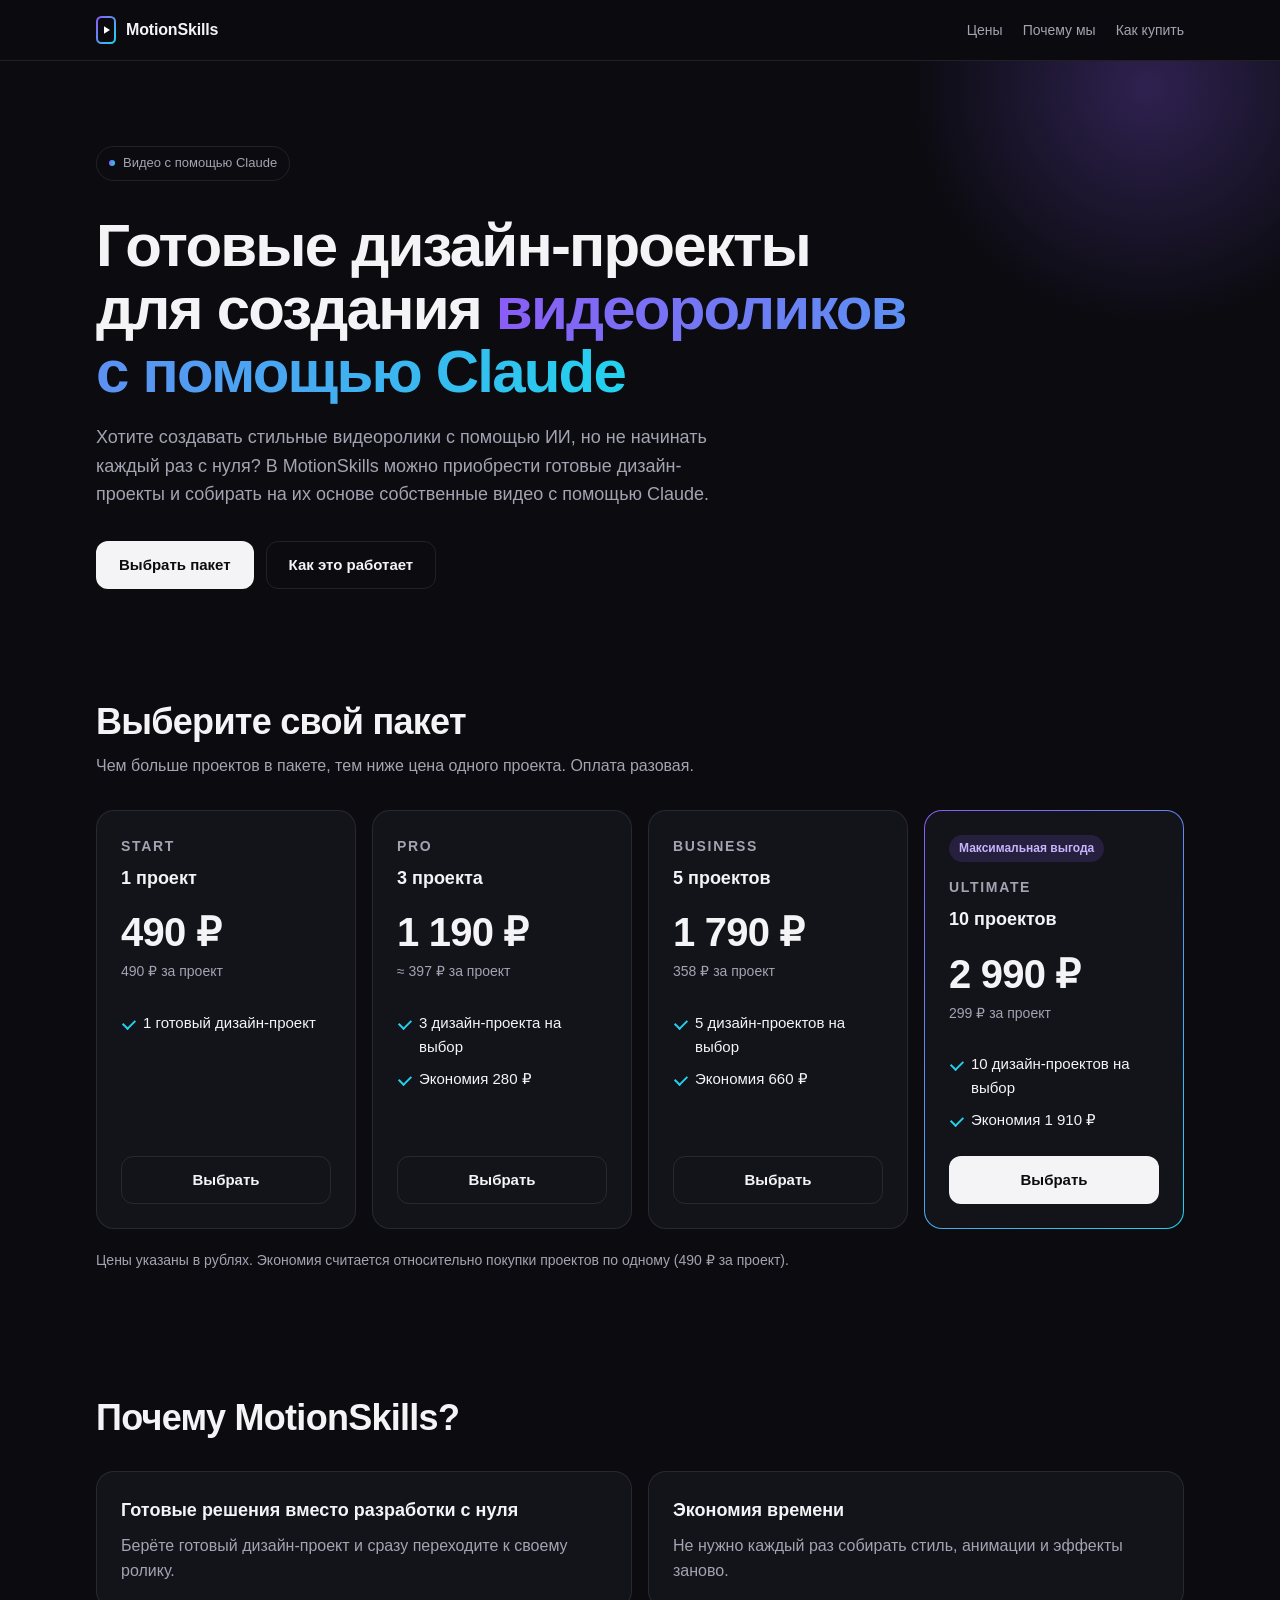
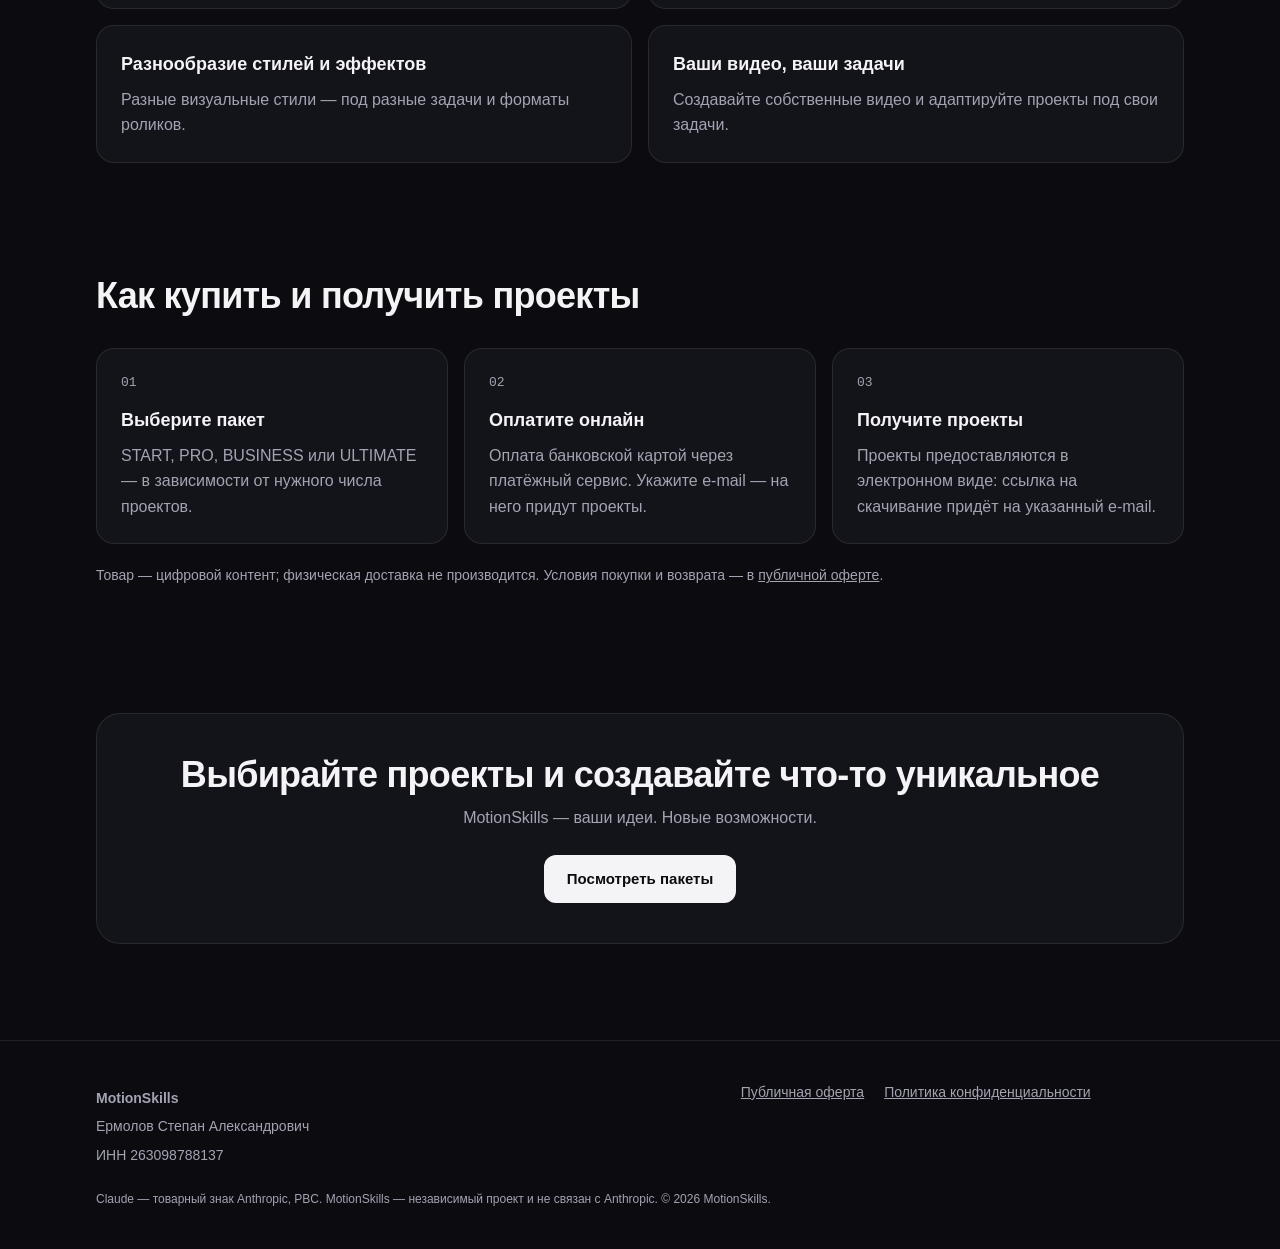
==== index.html @ 6f0ceda1 "Landing page with packages, offer and privacy policy" ====
<!doctype html>
<html lang="ru">
  <head>
    <meta charset="utf-8" />
    <meta name="viewport" content="width=device-width, initial-scale=1" />
    <title>MotionSkills — готовые дизайн-проекты для видео с Claude</title>
    <meta
      name="description"
      content="Готовые дизайн-проекты для создания видеороликов с помощью Claude. Пакеты от 1 до 10 проектов, от 490 ₽."
    />
    <meta property="og:title" content="MotionSkills — готовые дизайн-проекты для видео" />
    <meta
      property="og:description"
      content="Пакеты дизайн-проектов для создания видеороликов с помощью Claude. От 490 ₽."
    />
    <meta property="og:type" content="website" />
    <meta name="theme-color" content="#0b0b10" />
    <link
      rel="icon"
      href="data:image/svg+xml,%3Csvg xmlns='http://www.w3.org/2000/svg' viewBox='0 0 32 32'%3E%3Cdefs%3E%3ClinearGradient id='g' x1='0' y1='0' x2='1' y2='1'%3E%3Cstop offset='0' stop-color='%238b5cf6'/%3E%3Cstop offset='1' stop-color='%2322d3ee'/%3E%3C/linearGradient%3E%3C/defs%3E%3Crect width='32' height='32' rx='7' fill='%230b0b10'/%3E%3Crect x='9' y='4.5' width='14' height='23' rx='3.5' fill='none' stroke='url(%23g)' stroke-width='2'/%3E%3Cpath d='M14 12.5v7l5.5-3.5z' fill='%23fff'/%3E%3C/svg%3E"
    />
    <link rel="stylesheet" href="styles.css" />
  </head>
  <body>
    <header class="site-header">
      <div class="container">
        <a class="logo" href="./" aria-label="MotionSkills — на главную">
          <svg viewBox="0 0 20 28" aria-hidden="true">
            <defs>
              <linearGradient id="logo-g" x1="0" y1="0" x2="1" y2="1">
                <stop offset="0" stop-color="#8b5cf6" />
                <stop offset="1" stop-color="#22d3ee" />
              </linearGradient>
            </defs>
            <rect x="1" y="1" width="18" height="26" rx="4.5" fill="none" stroke="url(#logo-g)" stroke-width="2" />
            <path d="M8 10.2v7.6l6-3.8-6-3.8z" fill="#fff" />
          </svg>
          MotionSkills
        </a>
        <nav class="nav" aria-label="Разделы">
          <a href="#pricing">Цены</a>
          <a href="#why">Почему мы</a>
          <a href="#how-to-buy">Как купить</a>
        </nav>
      </div>
    </header>

    <main>
      <section class="hero">
        <div class="container">
          <p class="eyebrow">Видео с помощью Claude</p>
          <h1>
            Готовые дизайн-проекты для создания
            <span class="gradient-text">видеороликов с помощью Claude</span>
          </h1>
          <p class="lead">
            Хотите создавать стильные видеоролики с помощью ИИ, но не начинать каждый раз с нуля? В
            MotionSkills можно приобрести готовые дизайн-проекты и собирать на их основе собственные
            видео с помощью Claude.
          </p>
          <div class="hero-actions">
            <a class="btn btn-primary" href="#pricing">Выбрать пакет</a>
            <a class="btn btn-ghost" href="#how-to-buy">Как это работает</a>
          </div>
        </div>
      </section>

      <section id="pricing" aria-labelledby="pricing-title">
        <div class="container">
          <h2 id="pricing-title">Выберите свой пакет</h2>
          <p class="section-lead">
            Чем больше проектов в пакете, тем ниже цена одного проекта. Оплата разовая.
          </p>

          <!--
            Кнопки «Выбрать»: после подключения Продамуса замените href="#how-to-buy"
            на платёжные ссылки соответствующих пакетов.
          -->
          <div class="plans">
            <article class="plan" aria-labelledby="plan-start">
              <h3 class="plan-name" id="plan-start">START</h3>
              <p class="plan-count">1 проект</p>
              <p class="plan-price">490 ₽</p>
              <p class="plan-unit">490 ₽ за проект</p>
              <ul>
                <li>1 готовый дизайн-проект</li>
              </ul>
              <a class="btn btn-ghost btn-block" href="#how-to-buy" data-plan="start" aria-label="Выбрать пакет START">Выбрать</a>
            </article>

            <article class="plan" aria-labelledby="plan-pro">
              <h3 class="plan-name" id="plan-pro">PRO</h3>
              <p class="plan-count">3 проекта</p>
              <p class="plan-price">1 190 ₽</p>
              <p class="plan-unit">≈ 397 ₽ за проект</p>
              <ul>
                <li>3 дизайн-проекта на выбор</li>
                <li>Экономия 280 ₽</li>
              </ul>
              <a class="btn btn-ghost btn-block" href="#how-to-buy" data-plan="pro" aria-label="Выбрать пакет PRO">Выбрать</a>
            </article>

            <article class="plan" aria-labelledby="plan-business">
              <h3 class="plan-name" id="plan-business">BUSINESS</h3>
              <p class="plan-count">5 проектов</p>
              <p class="plan-price">1 790 ₽</p>
              <p class="plan-unit">358 ₽ за проект</p>
              <ul>
                <li>5 дизайн-проектов на выбор</li>
                <li>Экономия 660 ₽</li>
              </ul>
              <a class="btn btn-ghost btn-block" href="#how-to-buy" data-plan="business" aria-label="Выбрать пакет BUSINESS">Выбрать</a>
            </article>

            <article class="plan featured" aria-labelledby="plan-ultimate">
              <span class="badge">Максимальная выгода</span>
              <h3 class="plan-name" id="plan-ultimate">ULTIMATE</h3>
              <p class="plan-count">10 проектов</p>
              <p class="plan-price">2 990 ₽</p>
              <p class="plan-unit">299 ₽ за проект</p>
              <ul>
                <li>10 дизайн-проектов на выбор</li>
                <li>Экономия 1 910 ₽</li>
              </ul>
              <a class="btn btn-primary btn-block" href="#how-to-buy" data-plan="ultimate" aria-label="Выбрать пакет ULTIMATE">Выбрать</a>
            </article>
          </div>
          <p class="price-note">
            Цены указаны в рублях. Экономия считается относительно покупки проектов по одному (490 ₽
            за проект).
          </p>
        </div>
      </section>

      <section id="why" aria-labelledby="why-title">
        <div class="container">
          <h2 id="why-title">Почему MotionSkills?</h2>
          <div class="features">
            <div class="feature">
              <h3>Готовые решения вместо разработки с нуля</h3>
              <p>Берёте готовый дизайн-проект и сразу переходите к своему ролику.</p>
            </div>
            <div class="feature">
              <h3>Экономия времени</h3>
              <p>Не нужно каждый раз собирать стиль, анимации и эффекты заново.</p>
            </div>
            <div class="feature">
              <h3>Разнообразие стилей и эффектов</h3>
              <p>Разные визуальные стили — под разные задачи и форматы роликов.</p>
            </div>
            <div class="feature">
              <h3>Ваши видео, ваши задачи</h3>
              <p>Создавайте собственные видео и адаптируйте проекты под свои задачи.</p>
            </div>
          </div>
        </div>
      </section>

      <section id="how-to-buy" aria-labelledby="buy-title">
        <div class="container">
          <h2 id="buy-title">Как купить и получить проекты</h2>
          <ol class="steps">
            <li>
              <h3>Выберите пакет</h3>
              <p>START, PRO, BUSINESS или ULTIMATE — в зависимости от нужного числа проектов.</p>
            </li>
            <li>
              <h3>Оплатите онлайн</h3>
              <p>
                Оплата банковской картой через платёжный сервис. Укажите e-mail — на него придут
                проекты.
              </p>
            </li>
            <li>
              <h3>Получите проекты</h3>
              <p>
                Проекты предоставляются в электронном виде: ссылка на скачивание придёт на указанный
                e-mail.
              </p>
            </li>
          </ol>
          <p class="price-note">
            Товар — цифровой контент; физическая доставка не производится. Условия покупки и возврата —
            в <a href="offer.html">публичной оферте</a>.
          </p>
        </div>
      </section>

      <section aria-labelledby="cta-title">
        <div class="container">
          <div class="cta">
            <h2 id="cta-title">Выбирайте проекты и создавайте что-то уникальное</h2>
            <p>MotionSkills — ваши идеи. Новые возможности.</p>
            <a class="btn btn-primary" href="#pricing">Посмотреть пакеты</a>
          </div>
        </div>
      </section>
    </main>

    <footer class="site-footer">
      <div class="container">
        <div class="footer-grid">
          <div>
            <p><strong>MotionSkills</strong></p>
            <p>Ермолов Степан Александрович</p>
            <p>ИНН 263098788137</p>
          </div>
          <nav class="footer-links" aria-label="Документы">
            <a href="offer.html">Публичная оферта</a>
            <a href="privacy.html">Политика конфиденциальности</a>
          </nav>
        </div>
        <p class="disclaimer">
          Claude — товарный знак Anthropic, PBC. MotionSkills — независимый проект и не связан с
          Anthropic. © 2026 MotionSkills.
        </p>
      </div>
    </footer>
  </body>
</html>
---- styles.css ----
:root {
  --bg: #0b0b10;
  --surface: #13131a;
  --surface-2: #1a1a23;
  --border: rgba(255, 255, 255, 0.09);
  --text: #f4f4f7;
  --muted: #a3a3b2;
  --violet: #8b5cf6;
  --cyan: #22d3ee;
  --radius: 18px;
  --gutter: 16px;
  color-scheme: dark;
}

* {
  box-sizing: border-box;
}

html {
  -webkit-text-size-adjust: 100%;
  scroll-behavior: smooth;
}

body {
  margin: 0;
  background: var(--bg);
  color: var(--text);
  font-family: -apple-system, BlinkMacSystemFont, "Segoe UI", Roboto, sans-serif;
  font-size: 16px;
  line-height: 1.6;
}

a {
  color: inherit;
}

:focus-visible {
  outline: 2px solid var(--violet);
  outline-offset: 3px;
  border-radius: 6px;
}

.container {
  width: 100%;
  max-width: 1120px;
  margin: 0 auto;
  padding: 0 var(--gutter);
}

.gradient-text {
  background: linear-gradient(100deg, var(--violet), var(--cyan));
  -webkit-background-clip: text;
  background-clip: text;
  color: transparent;
}

/* Header */
.site-header {
  position: sticky;
  top: 0;
  z-index: 10;
  background: rgba(11, 11, 16, 0.82);
  backdrop-filter: blur(12px);
  border-bottom: 1px solid var(--border);
}

.site-header .container {
  display: flex;
  align-items: center;
  justify-content: space-between;
  height: 60px;
  gap: 16px;
}

.logo {
  display: inline-flex;
  align-items: center;
  gap: 10px;
  font-weight: 600;
  text-decoration: none;
  letter-spacing: -0.01em;
}

.logo svg {
  width: 20px;
  height: 28px;
}

.nav {
  display: flex;
  gap: 20px;
  font-size: 14px;
}

.nav a {
  color: var(--muted);
  text-decoration: none;
}

.nav a:hover {
  color: var(--text);
}

/* Buttons */
.btn {
  display: inline-flex;
  align-items: center;
  justify-content: center;
  gap: 8px;
  min-height: 48px;
  padding: 0 22px;
  border-radius: 12px;
  border: 1px solid transparent;
  font: inherit;
  font-weight: 600;
  font-size: 15px;
  text-decoration: none;
  cursor: pointer;
  transition: transform 0.15s ease, background 0.15s ease, border-color 0.15s ease;
}

.btn-primary {
  background: var(--text);
  color: var(--bg);
}

.btn-primary:hover {
  background: #ffffff;
}

.btn-ghost {
  border-color: var(--border);
  color: var(--text);
}

.btn-ghost:hover {
  border-color: rgba(255, 255, 255, 0.25);
}

.btn-block {
  width: 100%;
}

/* Hero */
.hero {
  position: relative;
  overflow: hidden;
  padding: 72px 0 56px;
}

.hero::before {
  content: "";
  position: absolute;
  inset: -40% -10% auto auto;
  width: 520px;
  height: 520px;
  background: radial-gradient(circle, rgba(139, 92, 246, 0.28), transparent 65%);
  pointer-events: none;
}

.eyebrow {
  display: inline-flex;
  align-items: center;
  gap: 8px;
  padding: 6px 12px;
  border: 1px solid var(--border);
  border-radius: 999px;
  font-size: 13px;
  color: var(--muted);
}

.eyebrow::before {
  content: "";
  width: 6px;
  height: 6px;
  border-radius: 50%;
  background: linear-gradient(100deg, var(--violet), var(--cyan));
}

h1 {
  margin: 20px 0 0;
  max-width: 820px;
  font-size: clamp(34px, 7vw, 60px);
  line-height: 1.05;
  letter-spacing: -0.03em;
  font-weight: 700;
}

.lead {
  max-width: 640px;
  margin: 20px 0 0;
  font-size: 18px;
  color: var(--muted);
}

.hero-actions {
  display: flex;
  flex-wrap: wrap;
  gap: 12px;
  margin-top: 32px;
}

/* Sections */
section {
  padding: 56px 0;
}

section[id] {
  scroll-margin-top: 60px;
}

h2 {
  margin: 0;
  font-size: clamp(26px, 4.5vw, 36px);
  line-height: 1.15;
  letter-spacing: -0.02em;
}

.section-lead {
  margin: 10px 0 0;
  color: var(--muted);
  max-width: 640px;
}

/* Pricing */
.plans {
  display: grid;
  grid-template-columns: 1fr;
  gap: 16px;
  margin-top: 32px;
}

@media (min-width: 640px) {
  .plans {
    grid-template-columns: repeat(2, 1fr);
  }
}

@media (min-width: 1024px) {
  .plans {
    grid-template-columns: repeat(4, 1fr);
  }
}

.plan {
  display: flex;
  flex-direction: column;
  padding: 24px;
  background: var(--surface);
  border: 1px solid var(--border);
  border-radius: var(--radius);
}

.plan.featured {
  border-color: transparent;
  background:
    linear-gradient(var(--surface), var(--surface)) padding-box,
    linear-gradient(140deg, var(--violet), var(--cyan)) border-box;
  border: 1px solid transparent;
}

.plan-name {
  margin: 0;
  font-size: 14px;
  font-weight: 700;
  letter-spacing: 0.12em;
  color: var(--muted);
}

.plan-count {
  margin: 6px 0 0;
  font-size: 18px;
  font-weight: 600;
}

.plan-price {
  margin: 20px 0 0;
  font-size: 40px;
  line-height: 1;
  font-weight: 700;
  letter-spacing: -0.02em;
  white-space: nowrap;
}

.plan-unit {
  margin: 8px 0 0;
  font-size: 14px;
  color: var(--muted);
}

.plan ul {
  flex: 1;
  margin: 20px 0 24px;
  padding: 0;
  list-style: none;
  font-size: 15px;
}

.plan li {
  position: relative;
  padding-left: 22px;
  margin-top: 8px;
}

.plan li::before {
  content: "";
  position: absolute;
  left: 2px;
  top: 0.55em;
  width: 10px;
  height: 6px;
  border-left: 2px solid var(--cyan);
  border-bottom: 2px solid var(--cyan);
  transform: rotate(-45deg);
}

.badge {
  align-self: flex-start;
  margin-bottom: 14px;
  padding: 4px 10px;
  border-radius: 999px;
  font-size: 12px;
  font-weight: 600;
  background: rgba(139, 92, 246, 0.16);
  color: #c4b5fd;
}

.price-note {
  margin-top: 20px;
  font-size: 14px;
  color: var(--muted);
}

/* Features */
.features {
  display: grid;
  grid-template-columns: 1fr;
  gap: 16px;
  margin-top: 32px;
}

@media (min-width: 768px) {
  .features {
    grid-template-columns: repeat(2, 1fr);
  }
}

.feature {
  padding: 24px;
  background: var(--surface);
  border: 1px solid var(--border);
  border-radius: var(--radius);
}

.feature h3 {
  margin: 0;
  font-size: 18px;
}

.feature p {
  margin: 8px 0 0;
  color: var(--muted);
}

/* Steps */
.steps {
  display: grid;
  grid-template-columns: 1fr;
  gap: 16px;
  margin: 32px 0 0;
  padding: 0;
  list-style: none;
  counter-reset: step;
}

@media (min-width: 768px) {
  .steps {
    grid-template-columns: repeat(3, 1fr);
  }
}

.steps li {
  padding: 24px;
  background: var(--surface);
  border: 1px solid var(--border);
  border-radius: var(--radius);
  counter-increment: step;
}

.steps li::before {
  content: "0" counter(step);
  display: block;
  margin-bottom: 12px;
  font-family: ui-monospace, "SF Mono", Menlo, monospace;
  font-size: 13px;
  color: var(--muted);
}

.steps h3 {
  margin: 0;
  font-size: 18px;
}

.steps p {
  margin: 8px 0 0;
  color: var(--muted);
}

/* CTA */
.cta {
  padding: 40px 24px;
  text-align: center;
  background: var(--surface);
  border: 1px solid var(--border);
  border-radius: 24px;
}

.cta p {
  margin: 10px auto 24px;
  max-width: 520px;
  color: var(--muted);
}

/* Footer */
.site-footer {
  margin-top: 40px;
  padding: 40px 0;
  border-top: 1px solid var(--border);
  font-size: 14px;
  color: var(--muted);
}

.footer-grid {
  display: grid;
  gap: 24px;
}

@media (min-width: 768px) {
  .footer-grid {
    grid-template-columns: 1.4fr 1fr;
  }
}

.footer-links {
  display: flex;
  flex-wrap: wrap;
  gap: 8px 20px;
}

.site-footer p {
  margin: 6px 0 0;
}

.disclaimer {
  margin-top: 24px !important;
  font-size: 12px;
}

/* Legal pages */
.legal {
  max-width: 760px;
  padding: 48px 0 24px;
}

.legal h1 {
  font-size: clamp(28px, 5vw, 40px);
}

.legal h2 {
  margin-top: 36px;
  font-size: 20px;
  letter-spacing: -0.01em;
}

.legal p,
.legal li {
  color: #d4d4dc;
}

.legal .meta {
  color: var(--muted);
  font-size: 14px;
}

@media (max-width: 480px) {
  .nav {
    display: none;
  }
}

@media (prefers-reduced-motion: reduce) {
  html {
    scroll-behavior: auto;
  }
  * {
    transition: none !important;
  }
}
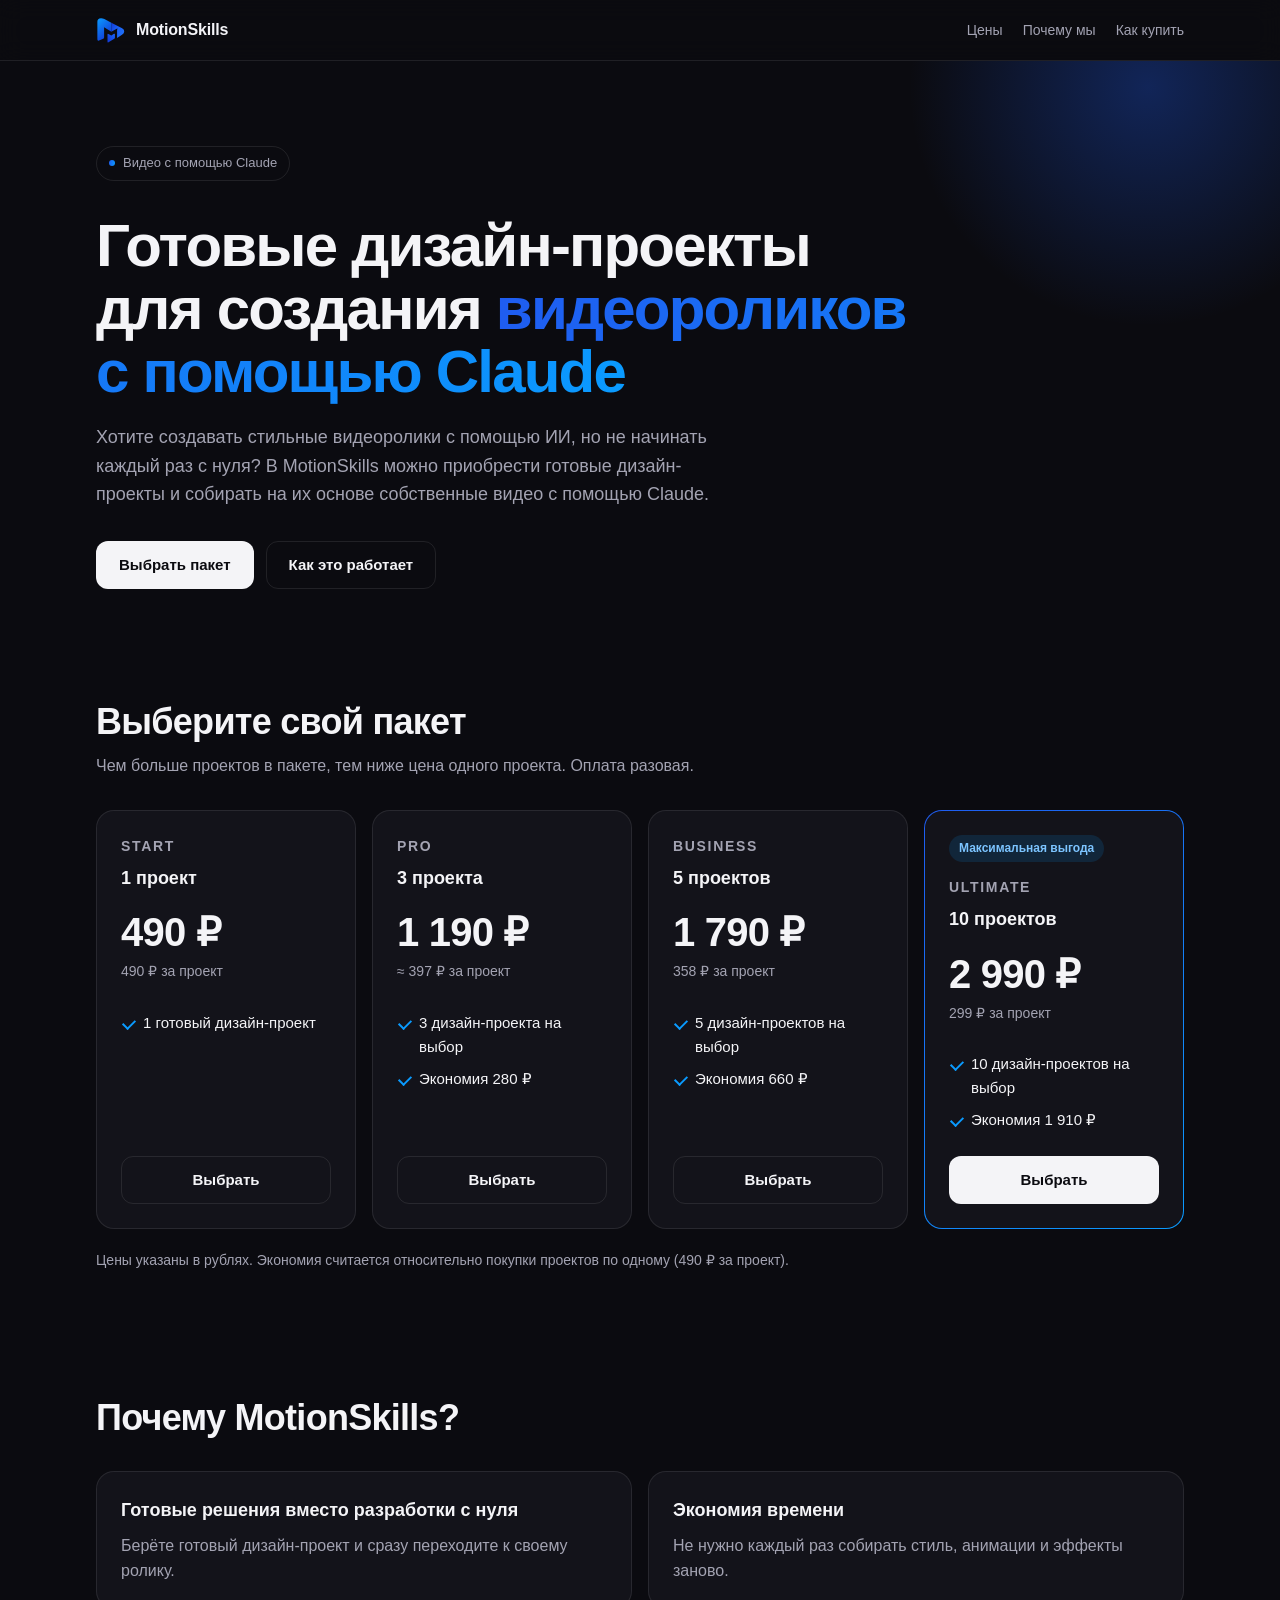
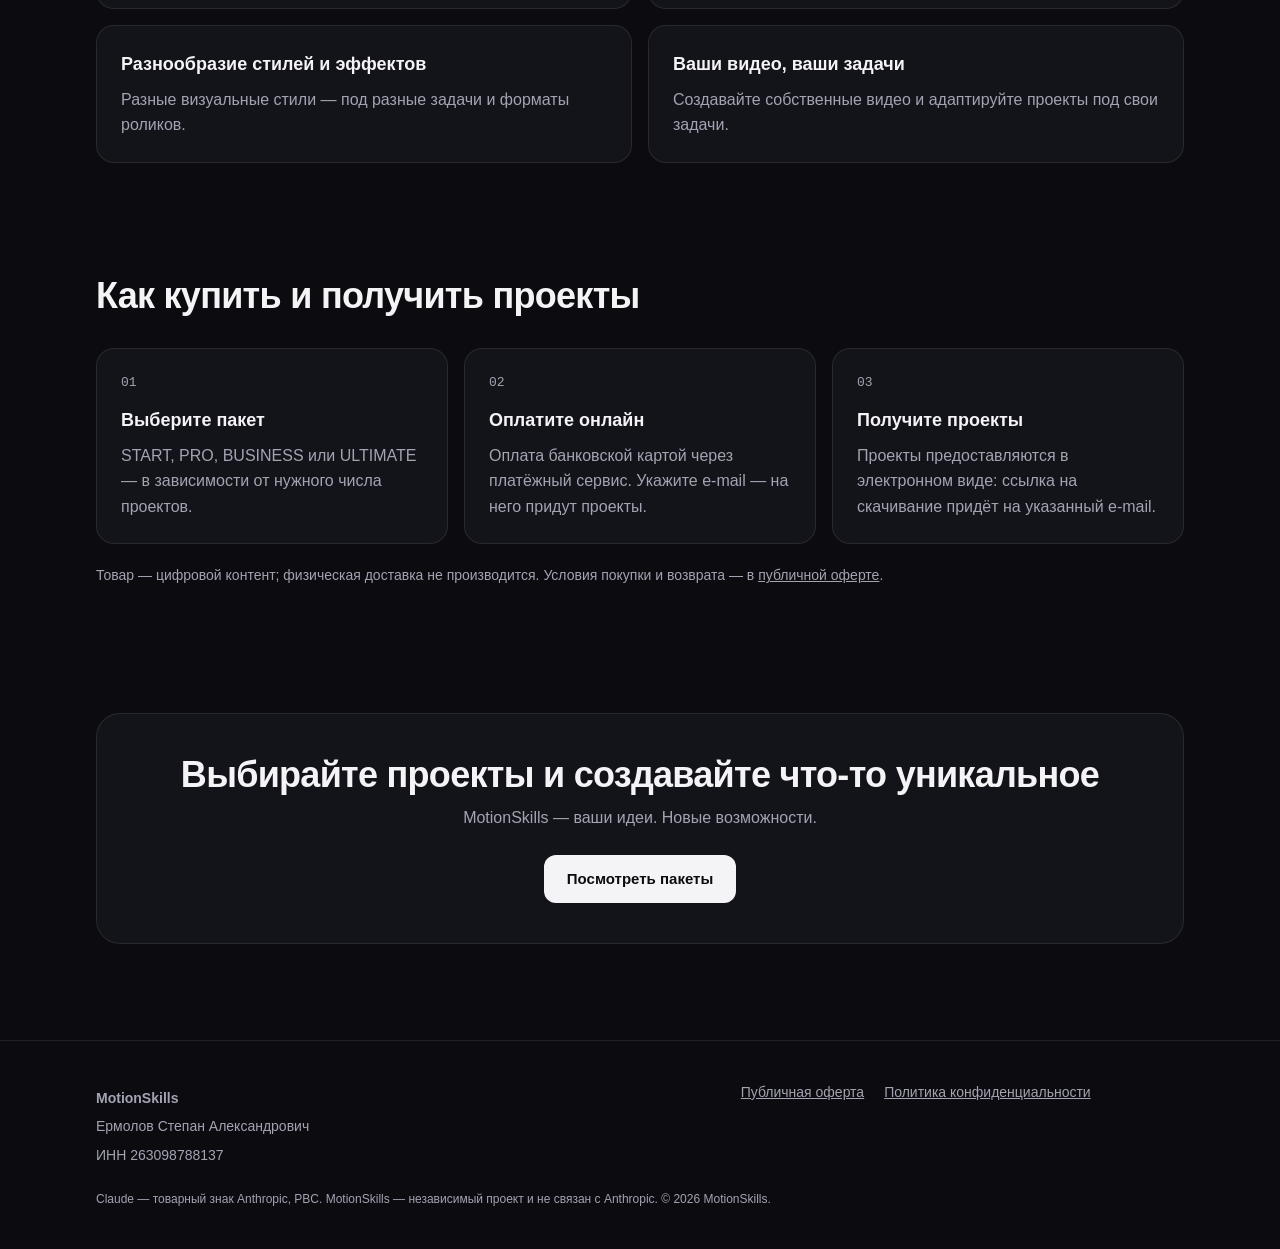
==== commit 9854019e: "Use brand logo and blue accent" ====
--- a/index.html
+++ b/index.html
@@ -15,26 +15,15 @@
     />
     <meta property="og:type" content="website" />
     <meta name="theme-color" content="#0b0b10" />
-    <link
-      rel="icon"
-      href="data:image/svg+xml,%3Csvg xmlns='http://www.w3.org/2000/svg' viewBox='0 0 32 32'%3E%3Cdefs%3E%3ClinearGradient id='g' x1='0' y1='0' x2='1' y2='1'%3E%3Cstop offset='0' stop-color='%238b5cf6'/%3E%3Cstop offset='1' stop-color='%2322d3ee'/%3E%3C/linearGradient%3E%3C/defs%3E%3Crect width='32' height='32' rx='7' fill='%230b0b10'/%3E%3Crect x='9' y='4.5' width='14' height='23' rx='3.5' fill='none' stroke='url(%23g)' stroke-width='2'/%3E%3Cpath d='M14 12.5v7l5.5-3.5z' fill='%23fff'/%3E%3C/svg%3E"
-    />
+    <link rel="icon" href="logo.svg" type="image/svg+xml" />
+    <link rel="apple-touch-icon" href="apple-touch-icon.png" />
     <link rel="stylesheet" href="styles.css" />
   </head>
   <body>
     <header class="site-header">
       <div class="container">
-        <a class="logo" href="./" aria-label="MotionSkills — на главную">
-          <svg viewBox="0 0 20 28" aria-hidden="true">
-            <defs>
-              <linearGradient id="logo-g" x1="0" y1="0" x2="1" y2="1">
-                <stop offset="0" stop-color="#8b5cf6" />
-                <stop offset="1" stop-color="#22d3ee" />
-              </linearGradient>
-            </defs>
-            <rect x="1" y="1" width="18" height="26" rx="4.5" fill="none" stroke="url(#logo-g)" stroke-width="2" />
-            <path d="M8 10.2v7.6l6-3.8-6-3.8z" fill="#fff" />
-          </svg>
+        <a class="logo" href="./">
+          <img src="logo.svg" alt="" width="30" height="27" />
           MotionSkills
         </a>
         <nav class="nav" aria-label="Разделы">
--- a/styles.css
+++ b/styles.css
@@ -5,8 +5,8 @@
   --border: rgba(255, 255, 255, 0.09);
   --text: #f4f4f7;
   --muted: #a3a3b2;
-  --violet: #8b5cf6;
-  --cyan: #22d3ee;
+  --accent-a: #1f5cf0;
+  --accent-b: #0a9bff;
   --radius: 18px;
   --gutter: 16px;
   color-scheme: dark;
@@ -35,7 +35,7 @@
 }
 
 :focus-visible {
-  outline: 2px solid var(--violet);
+  outline: 2px solid var(--accent-a);
   outline-offset: 3px;
   border-radius: 6px;
 }
@@ -48,7 +48,7 @@
 }
 
 .gradient-text {
-  background: linear-gradient(100deg, var(--violet), var(--cyan));
+  background: linear-gradient(100deg, var(--accent-a), var(--accent-b));
   -webkit-background-clip: text;
   background-clip: text;
   color: transparent;
@@ -81,9 +81,10 @@
   letter-spacing: -0.01em;
 }
 
-.logo svg {
-  width: 20px;
-  height: 28px;
+.logo img {
+  display: block;
+  width: 30px;
+  height: 27px;
 }
 
 .nav {
@@ -154,7 +155,7 @@
   inset: -40% -10% auto auto;
   width: 520px;
   height: 520px;
-  background: radial-gradient(circle, rgba(139, 92, 246, 0.28), transparent 65%);
+  background: radial-gradient(circle, rgba(31, 92, 240, 0.32), transparent 65%);
   pointer-events: none;
 }
 
@@ -174,7 +175,7 @@
   width: 6px;
   height: 6px;
   border-radius: 50%;
-  background: linear-gradient(100deg, var(--violet), var(--cyan));
+  background: linear-gradient(100deg, var(--accent-a), var(--accent-b));
 }
 
 h1 {
@@ -255,7 +256,7 @@
   border-color: transparent;
   background:
     linear-gradient(var(--surface), var(--surface)) padding-box,
-    linear-gradient(140deg, var(--violet), var(--cyan)) border-box;
+    linear-gradient(140deg, var(--accent-a), var(--accent-b)) border-box;
   border: 1px solid transparent;
 }
 
@@ -309,8 +310,8 @@
   top: 0.55em;
   width: 10px;
   height: 6px;
-  border-left: 2px solid var(--cyan);
-  border-bottom: 2px solid var(--cyan);
+  border-left: 2px solid var(--accent-b);
+  border-bottom: 2px solid var(--accent-b);
   transform: rotate(-45deg);
 }
 
@@ -321,8 +322,8 @@
   border-radius: 999px;
   font-size: 12px;
   font-weight: 600;
-  background: rgba(139, 92, 246, 0.16);
-  color: #c4b5fd;
+  background: rgba(10, 155, 255, 0.14);
+  color: #7cc4ff;
 }
 
 .price-note {
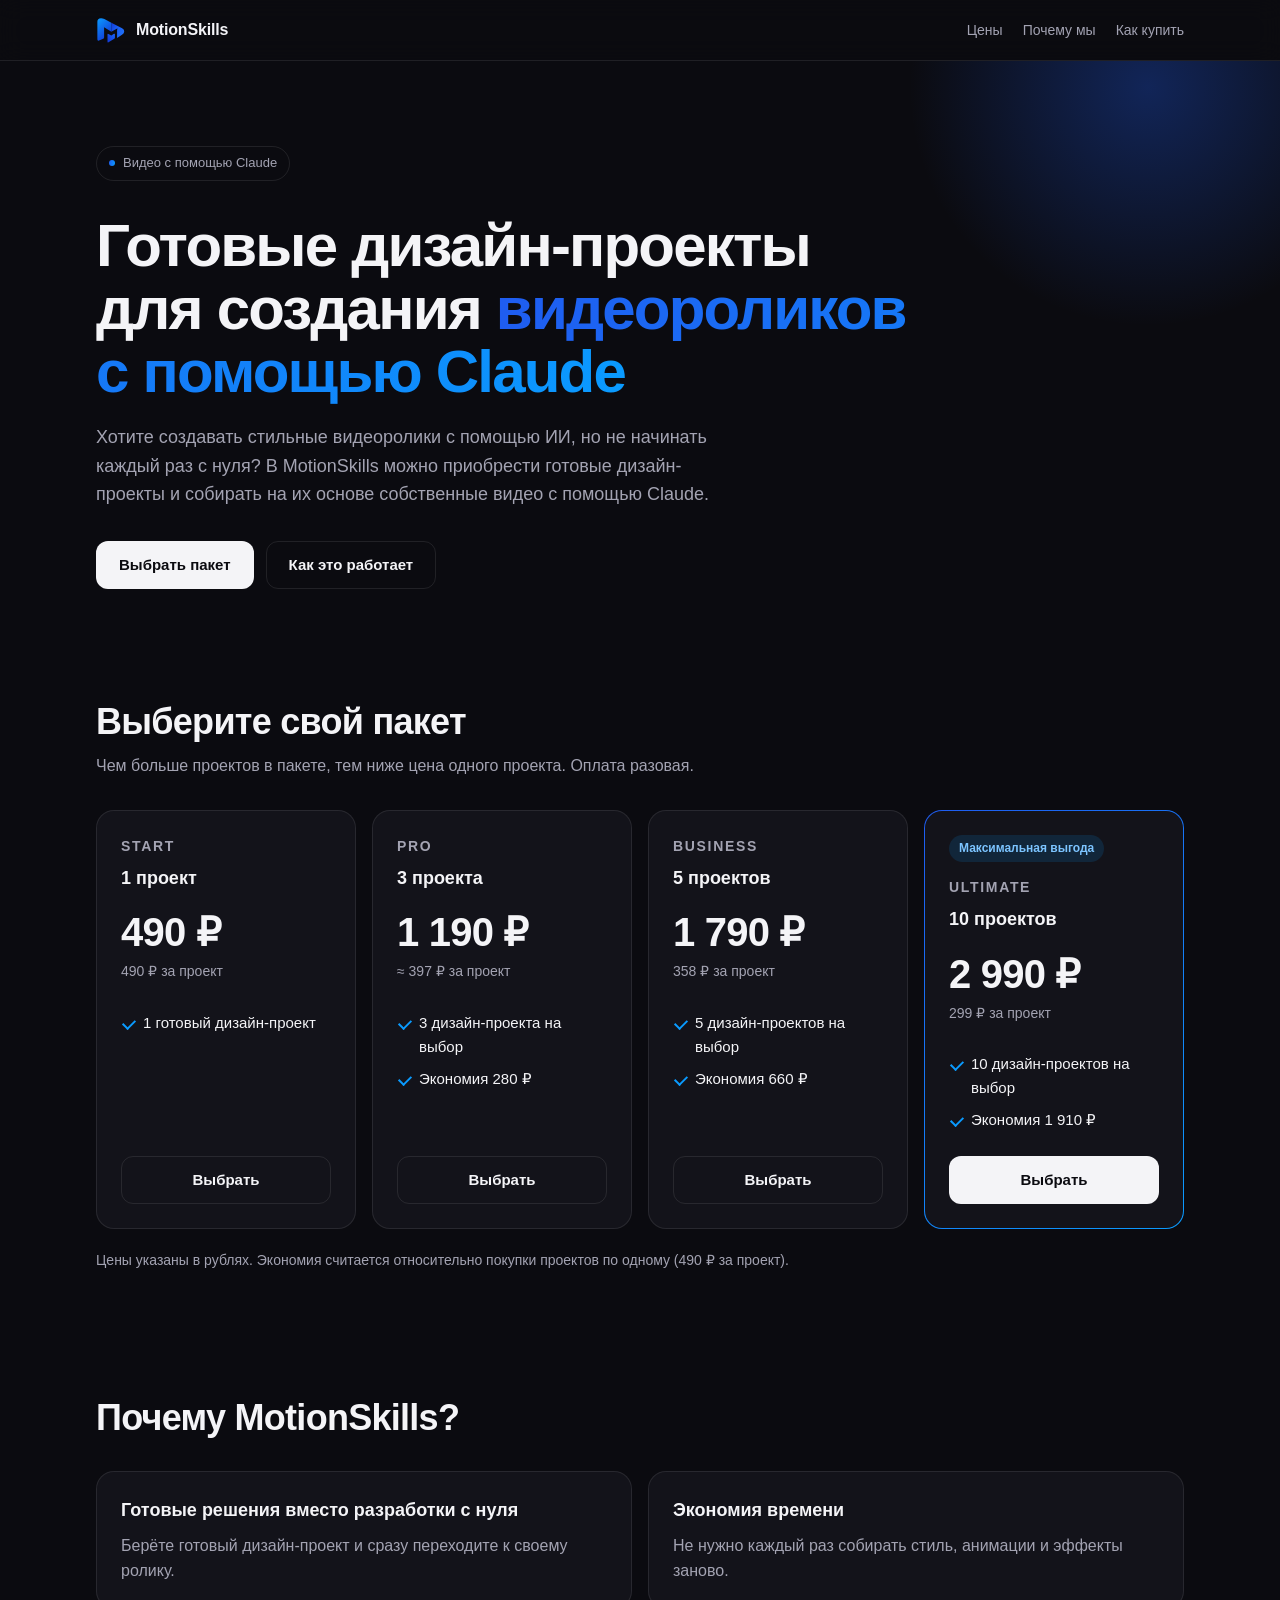
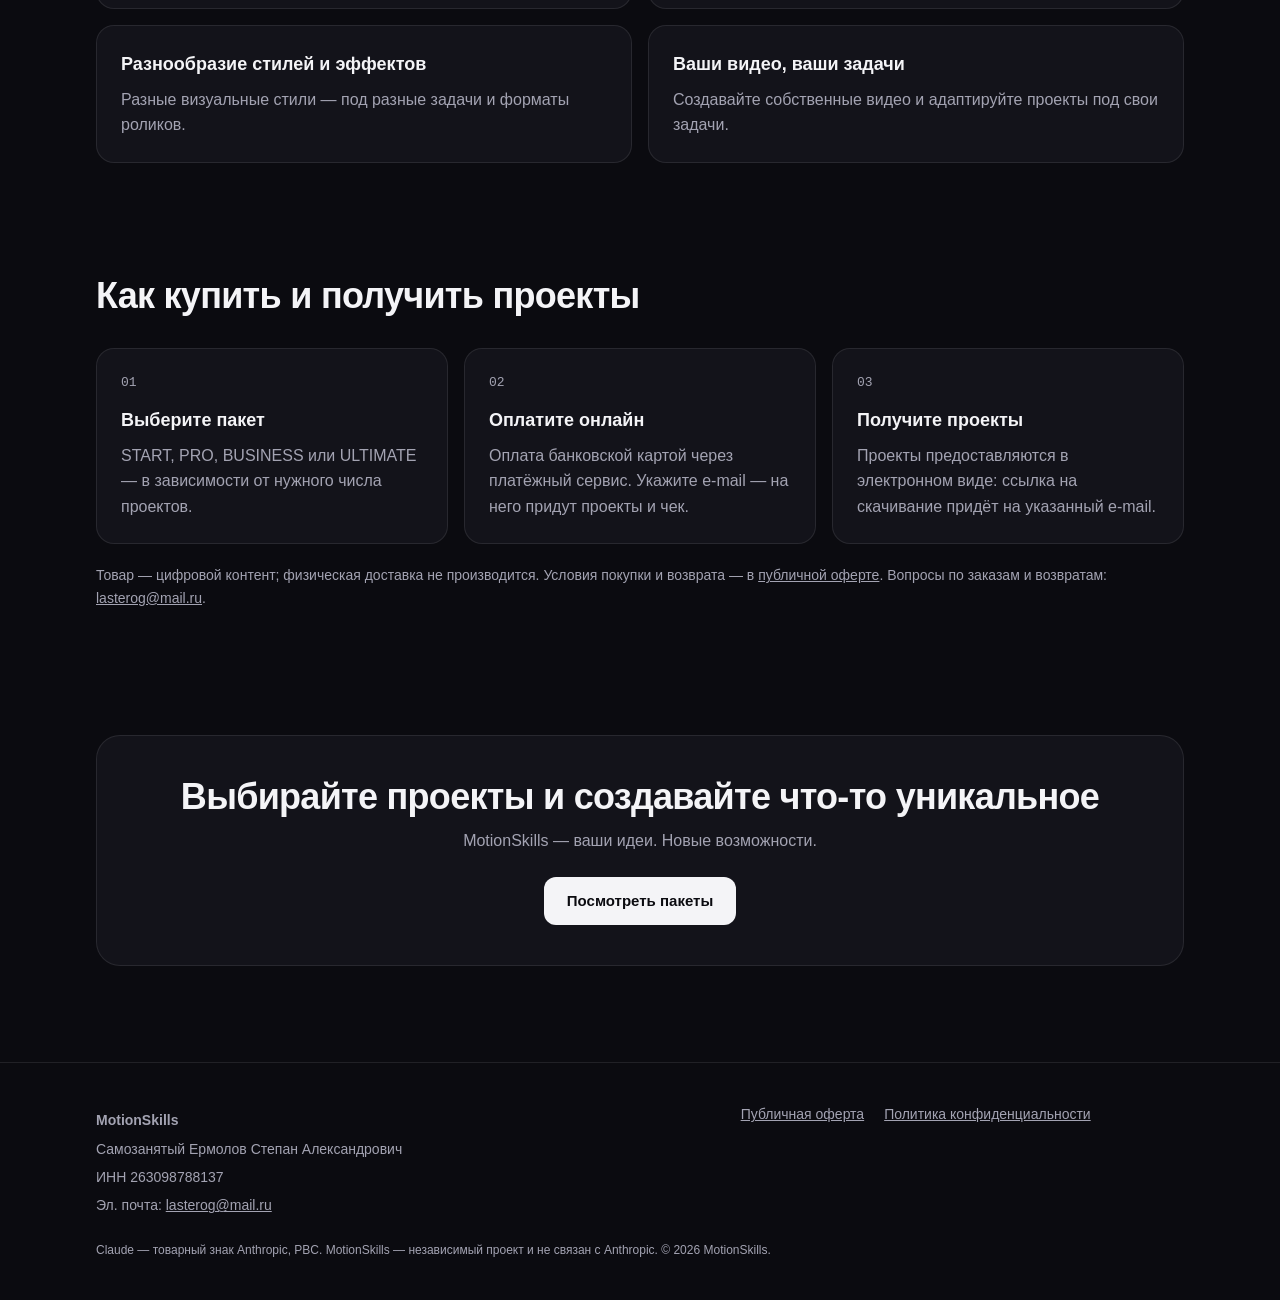
==== commit b8fc09fc: "Full public offer, self-employed status and contact email" ====
--- a/index.html
+++ b/index.html
@@ -157,7 +157,7 @@
               <h3>Оплатите онлайн</h3>
               <p>
                 Оплата банковской картой через платёжный сервис. Укажите e-mail — на него придут
-                проекты.
+                проекты и чек.
               </p>
             </li>
             <li>
@@ -170,7 +170,8 @@
           </ol>
           <p class="price-note">
             Товар — цифровой контент; физическая доставка не производится. Условия покупки и возврата —
-            в <a href="offer.html">публичной оферте</a>.
+            в <a href="offer.html">публичной оферте</a>. Вопросы по заказам и возвратам:
+            <a href="mailto:lasterog@mail.ru">lasterog@mail.ru</a>.
           </p>
         </div>
       </section>
@@ -191,8 +192,9 @@
         <div class="footer-grid">
           <div>
             <p><strong>MotionSkills</strong></p>
-            <p>Ермолов Степан Александрович</p>
+            <p>Самозанятый Ермолов Степан Александрович</p>
             <p>ИНН 263098788137</p>
+            <p>Эл. почта: <a href="mailto:lasterog@mail.ru">lasterog@mail.ru</a></p>
           </div>
           <nav class="footer-links" aria-label="Документы">
             <a href="offer.html">Публичная оферта</a>
--- a/styles.css
+++ b/styles.css
@@ -478,6 +478,59 @@
   color: #d4d4dc;
 }
 
+.legal ul {
+  padding-left: 22px;
+}
+
+.legal li {
+  margin-top: 6px;
+}
+
+.legal a {
+  color: #7cc4ff;
+}
+
+.table-wrap {
+  overflow-x: auto;
+  margin: 12px 0 16px;
+  border: 1px solid var(--border);
+  border-radius: 12px;
+}
+
+.legal table {
+  width: 100%;
+  border-collapse: collapse;
+  font-size: 15px;
+}
+
+.legal th,
+.legal td {
+  padding: 10px 14px;
+  text-align: left;
+  border-bottom: 1px solid var(--border);
+}
+
+.legal thead th {
+  color: var(--muted);
+  font-weight: 600;
+  background: var(--surface);
+}
+
+.legal tbody tr:last-child th,
+.legal tbody tr:last-child td {
+  border-bottom: 0;
+}
+
+.legal td.num {
+  text-align: right;
+  white-space: nowrap;
+  font-variant-numeric: tabular-nums;
+}
+
+.legal .requisites {
+  line-height: 1.8;
+}
+
 .legal .meta {
   color: var(--muted);
   font-size: 14px;
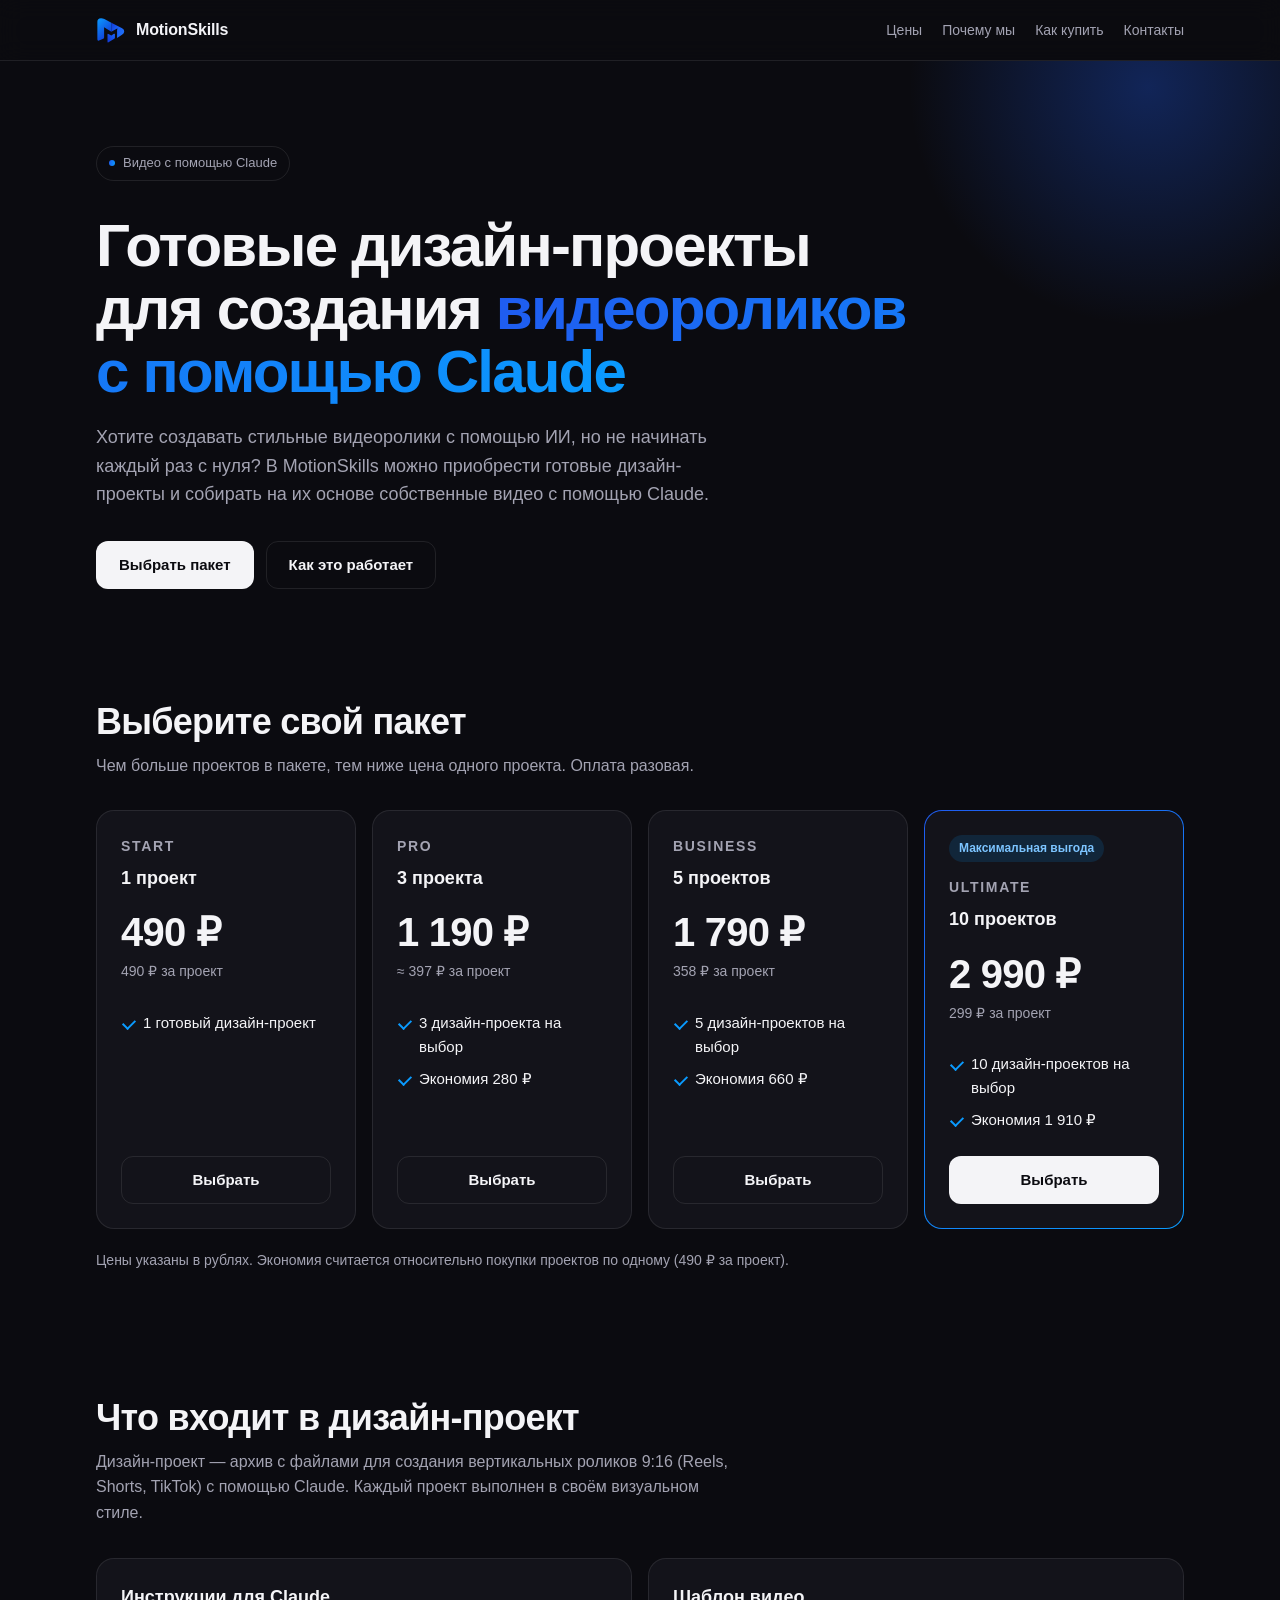
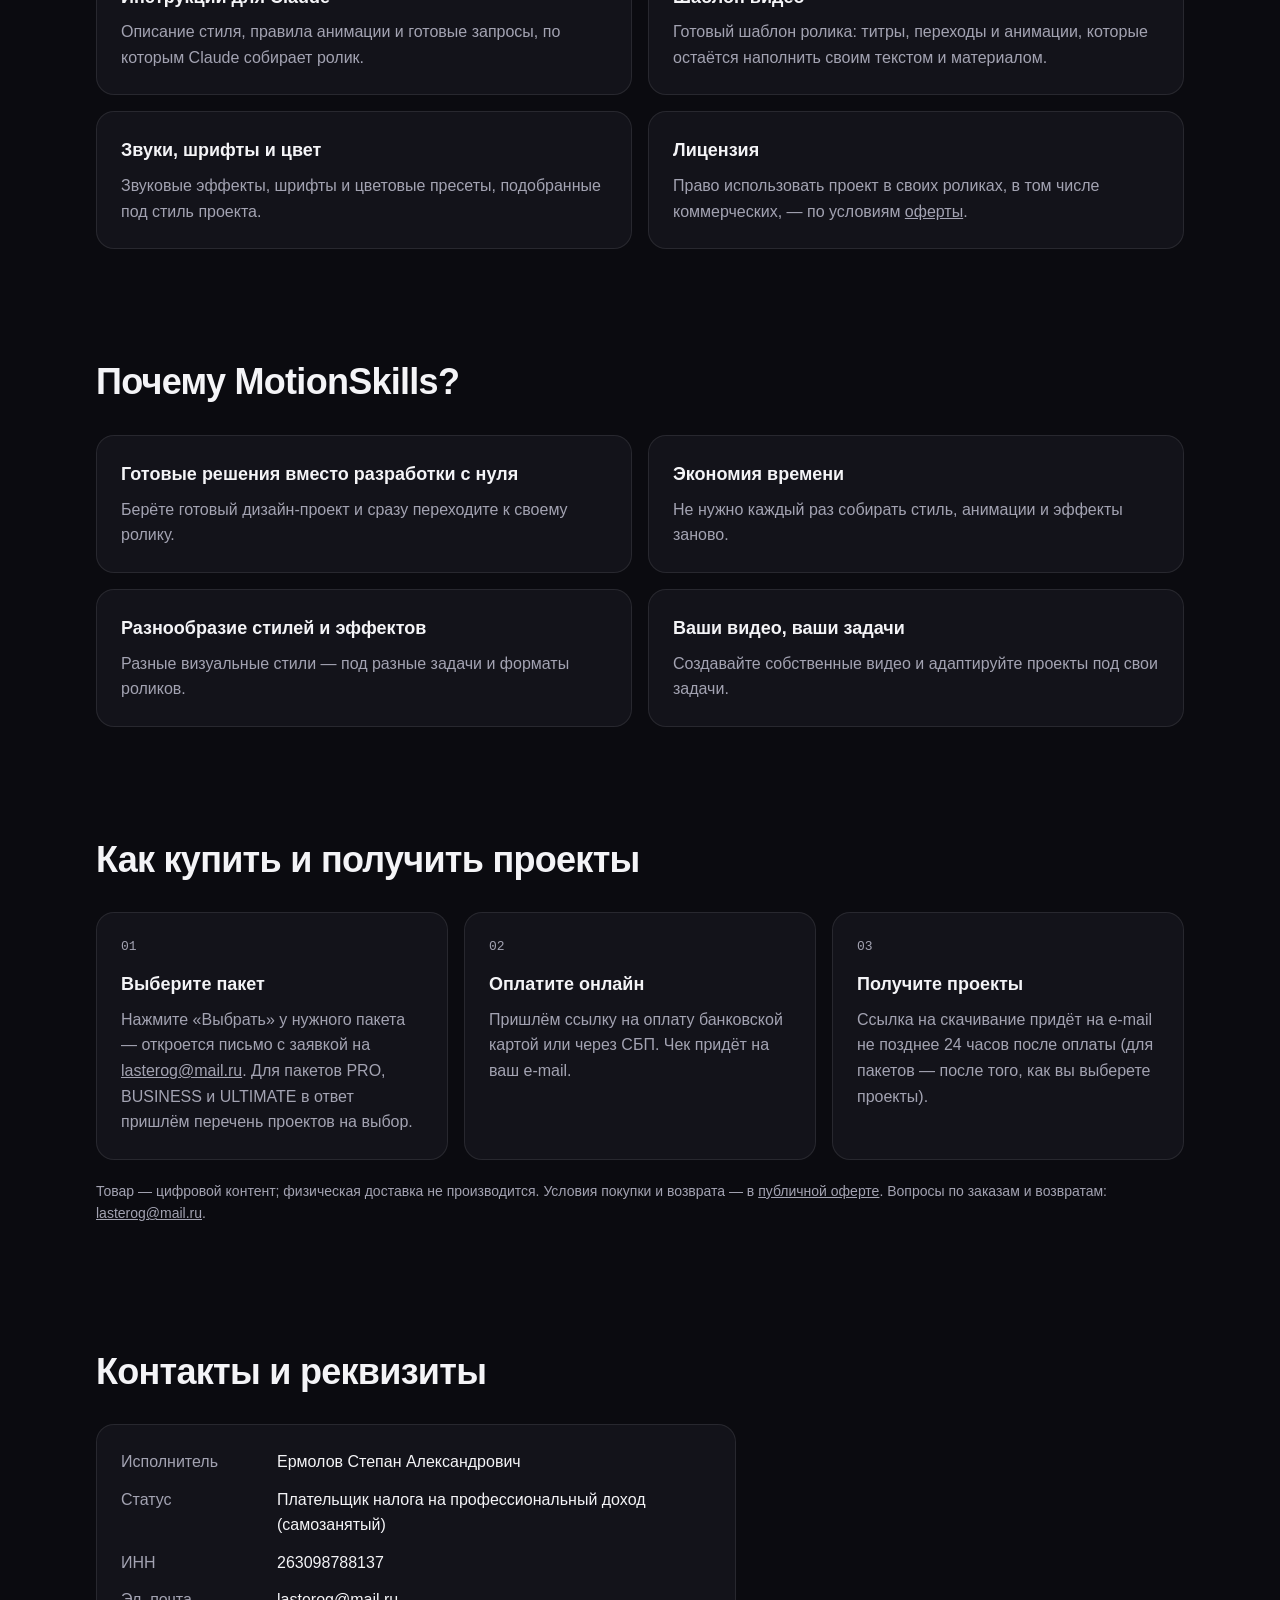
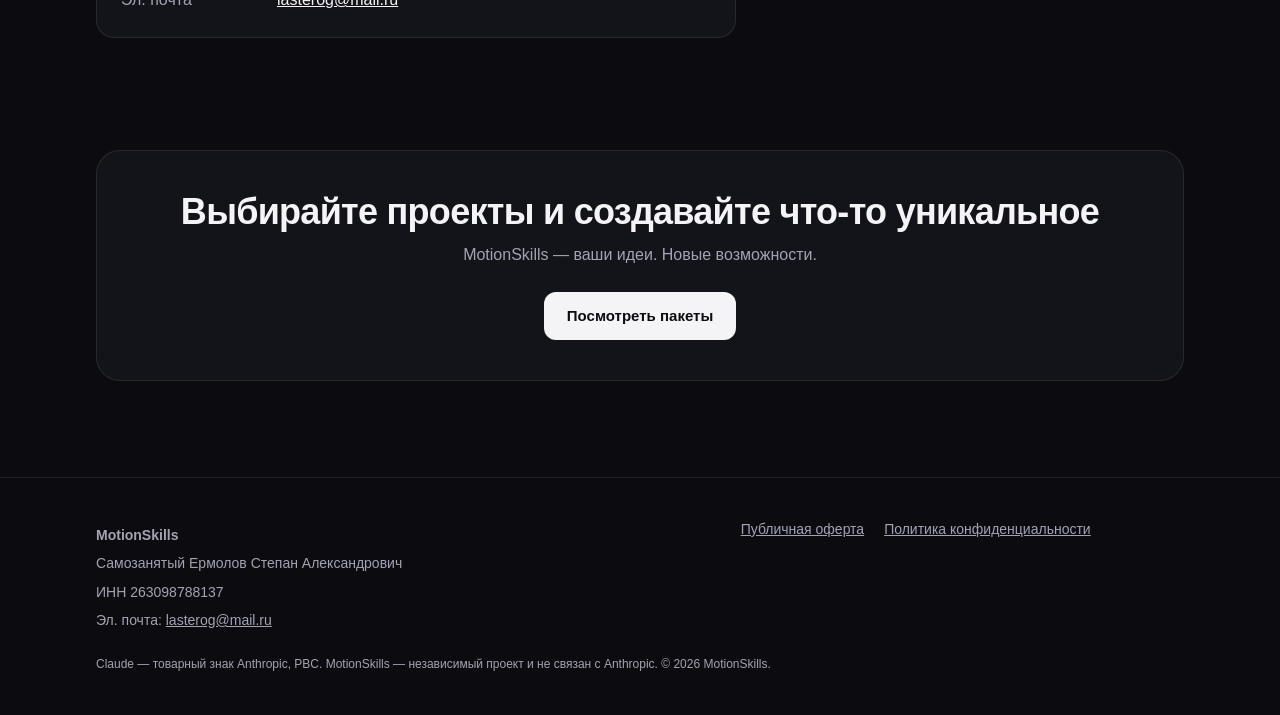
==== commit 130b355f: "Describe project contents, add contacts and requisites, order buttons by email" ====
--- a/index.html
+++ b/index.html
@@ -30,6 +30,7 @@
           <a href="#pricing">Цены</a>
           <a href="#why">Почему мы</a>
           <a href="#how-to-buy">Как купить</a>
+          <a href="#contacts">Контакты</a>
         </nav>
       </div>
     </header>
@@ -60,11 +61,6 @@
           <p class="section-lead">
             Чем больше проектов в пакете, тем ниже цена одного проекта. Оплата разовая.
           </p>
-
-          <!--
-            Кнопки «Выбрать»: после подключения Продамуса замените href="#how-to-buy"
-            на платёжные ссылки соответствующих пакетов.
-          -->
           <div class="plans">
             <article class="plan" aria-labelledby="plan-start">
               <h3 class="plan-name" id="plan-start">START</h3>
@@ -74,7 +70,7 @@
               <ul>
                 <li>1 готовый дизайн-проект</li>
               </ul>
-              <a class="btn btn-ghost btn-block" href="#how-to-buy" data-plan="start" aria-label="Выбрать пакет START">Выбрать</a>
+              <a class="btn btn-ghost btn-block" href="mailto:lasterog@mail.ru?subject=%D0%97%D0%B0%D0%BA%D0%B0%D0%B7%20%D0%BF%D0%B0%D0%BA%D0%B5%D1%82%D0%B0%20START%20%281%20%D0%BF%D1%80%D0%BE%D0%B5%D0%BA%D1%82%2C%20490%20%E2%82%BD%29" data-plan="start" aria-label="Выбрать пакет START">Выбрать</a>
             </article>
 
             <article class="plan" aria-labelledby="plan-pro">
@@ -86,7 +82,7 @@
                 <li>3 дизайн-проекта на выбор</li>
                 <li>Экономия 280 ₽</li>
               </ul>
-              <a class="btn btn-ghost btn-block" href="#how-to-buy" data-plan="pro" aria-label="Выбрать пакет PRO">Выбрать</a>
+              <a class="btn btn-ghost btn-block" href="mailto:lasterog@mail.ru?subject=%D0%97%D0%B0%D0%BA%D0%B0%D0%B7%20%D0%BF%D0%B0%D0%BA%D0%B5%D1%82%D0%B0%20PRO%20%283%20%D0%BF%D1%80%D0%BE%D0%B5%D0%BA%D1%82%D0%B0%2C%201%20190%20%E2%82%BD%29" data-plan="pro" aria-label="Выбрать пакет PRO">Выбрать</a>
             </article>
 
             <article class="plan" aria-labelledby="plan-business">
@@ -98,7 +94,7 @@
                 <li>5 дизайн-проектов на выбор</li>
                 <li>Экономия 660 ₽</li>
               </ul>
-              <a class="btn btn-ghost btn-block" href="#how-to-buy" data-plan="business" aria-label="Выбрать пакет BUSINESS">Выбрать</a>
+              <a class="btn btn-ghost btn-block" href="mailto:lasterog@mail.ru?subject=%D0%97%D0%B0%D0%BA%D0%B0%D0%B7%20%D0%BF%D0%B0%D0%BA%D0%B5%D1%82%D0%B0%20BUSINESS%20%285%20%D0%BF%D1%80%D0%BE%D0%B5%D0%BA%D1%82%D0%BE%D0%B2%2C%201%20790%20%E2%82%BD%29" data-plan="business" aria-label="Выбрать пакет BUSINESS">Выбрать</a>
             </article>
 
             <article class="plan featured" aria-labelledby="plan-ultimate">
@@ -111,13 +107,41 @@
                 <li>10 дизайн-проектов на выбор</li>
                 <li>Экономия 1 910 ₽</li>
               </ul>
-              <a class="btn btn-primary btn-block" href="#how-to-buy" data-plan="ultimate" aria-label="Выбрать пакет ULTIMATE">Выбрать</a>
+              <a class="btn btn-primary btn-block" href="mailto:lasterog@mail.ru?subject=%D0%97%D0%B0%D0%BA%D0%B0%D0%B7%20%D0%BF%D0%B0%D0%BA%D0%B5%D1%82%D0%B0%20ULTIMATE%20%2810%20%D0%BF%D1%80%D0%BE%D0%B5%D0%BA%D1%82%D0%BE%D0%B2%2C%202%20990%20%E2%82%BD%29" data-plan="ultimate" aria-label="Выбрать пакет ULTIMATE">Выбрать</a>
             </article>
           </div>
           <p class="price-note">
             Цены указаны в рублях. Экономия считается относительно покупки проектов по одному (490 ₽
             за проект).
           </p>
+        </div>
+      </section>
+
+      <section id="contents" aria-labelledby="contents-title">
+        <div class="container">
+          <h2 id="contents-title">Что входит в дизайн-проект</h2>
+          <p class="section-lead">
+            Дизайн-проект — архив с файлами для создания вертикальных роликов 9:16 (Reels, Shorts,
+            TikTok) с помощью Claude. Каждый проект выполнен в своём визуальном стиле.
+          </p>
+          <div class="features">
+            <div class="feature">
+              <h3>Инструкции для Claude</h3>
+              <p>Описание стиля, правила анимации и готовые запросы, по которым Claude собирает ролик.</p>
+            </div>
+            <div class="feature">
+              <h3>Шаблон видео</h3>
+              <p>Готовый шаблон ролика: титры, переходы и анимации, которые остаётся наполнить своим текстом и материалом.</p>
+            </div>
+            <div class="feature">
+              <h3>Звуки, шрифты и цвет</h3>
+              <p>Звуковые эффекты, шрифты и цветовые пресеты, подобранные под стиль проекта.</p>
+            </div>
+            <div class="feature">
+              <h3>Лицензия</h3>
+              <p>Право использовать проект в своих роликах, в том числе коммерческих, — по условиям <a href="offer.html">оферты</a>.</p>
+            </div>
+          </div>
         </div>
       </section>
 
@@ -151,20 +175,23 @@
           <ol class="steps">
             <li>
               <h3>Выберите пакет</h3>
-              <p>START, PRO, BUSINESS или ULTIMATE — в зависимости от нужного числа проектов.</p>
+              <p>
+                Нажмите «Выбрать» у нужного пакета — откроется письмо с заявкой на
+                <a href="mailto:lasterog@mail.ru">lasterog@mail.ru</a>. Для пакетов PRO, BUSINESS и
+                ULTIMATE в ответ пришлём перечень проектов на выбор.
+              </p>
             </li>
             <li>
               <h3>Оплатите онлайн</h3>
               <p>
-                Оплата банковской картой через платёжный сервис. Укажите e-mail — на него придут
-                проекты и чек.
+                Пришлём ссылку на оплату банковской картой или через СБП. Чек придёт на ваш e-mail.
               </p>
             </li>
             <li>
               <h3>Получите проекты</h3>
               <p>
-                Проекты предоставляются в электронном виде: ссылка на скачивание придёт на указанный
-                e-mail.
+                Ссылка на скачивание придёт на e-mail не позднее 24 часов после оплаты (для пакетов —
+                после того, как вы выберете проекты).
               </p>
             </li>
           </ol>
@@ -173,6 +200,18 @@
             в <a href="offer.html">публичной оферте</a>. Вопросы по заказам и возвратам:
             <a href="mailto:lasterog@mail.ru">lasterog@mail.ru</a>.
           </p>
+        </div>
+      </section>
+
+      <section id="contacts" aria-labelledby="contacts-title">
+        <div class="container">
+          <h2 id="contacts-title">Контакты и реквизиты</h2>
+          <dl class="requisites">
+            <div><dt>Исполнитель</dt><dd>Ермолов Степан Александрович</dd></div>
+            <div><dt>Статус</dt><dd>Плательщик налога на профессиональный доход (самозанятый)</dd></div>
+            <div><dt>ИНН</dt><dd>263098788137</dd></div>
+            <div><dt>Эл. почта</dt><dd><a href="mailto:lasterog@mail.ru">lasterog@mail.ru</a></dd></div>
+          </dl>
         </div>
       </section>
 
--- a/styles.css
+++ b/styles.css
@@ -363,6 +363,38 @@
   color: var(--muted);
 }
 
+/* Requisites */
+.requisites {
+  display: grid;
+  gap: 12px;
+  max-width: 640px;
+  margin: 32px 0 0;
+  padding: 24px;
+  background: var(--surface);
+  border: 1px solid var(--border);
+  border-radius: var(--radius);
+}
+
+.requisites div {
+  display: grid;
+  gap: 2px;
+}
+
+@media (min-width: 640px) {
+  .requisites div {
+    grid-template-columns: 140px 1fr;
+    gap: 16px;
+  }
+}
+
+.requisites dt {
+  color: var(--muted);
+}
+
+.requisites dd {
+  margin: 0;
+}
+
 /* Steps */
 .steps {
   display: grid;
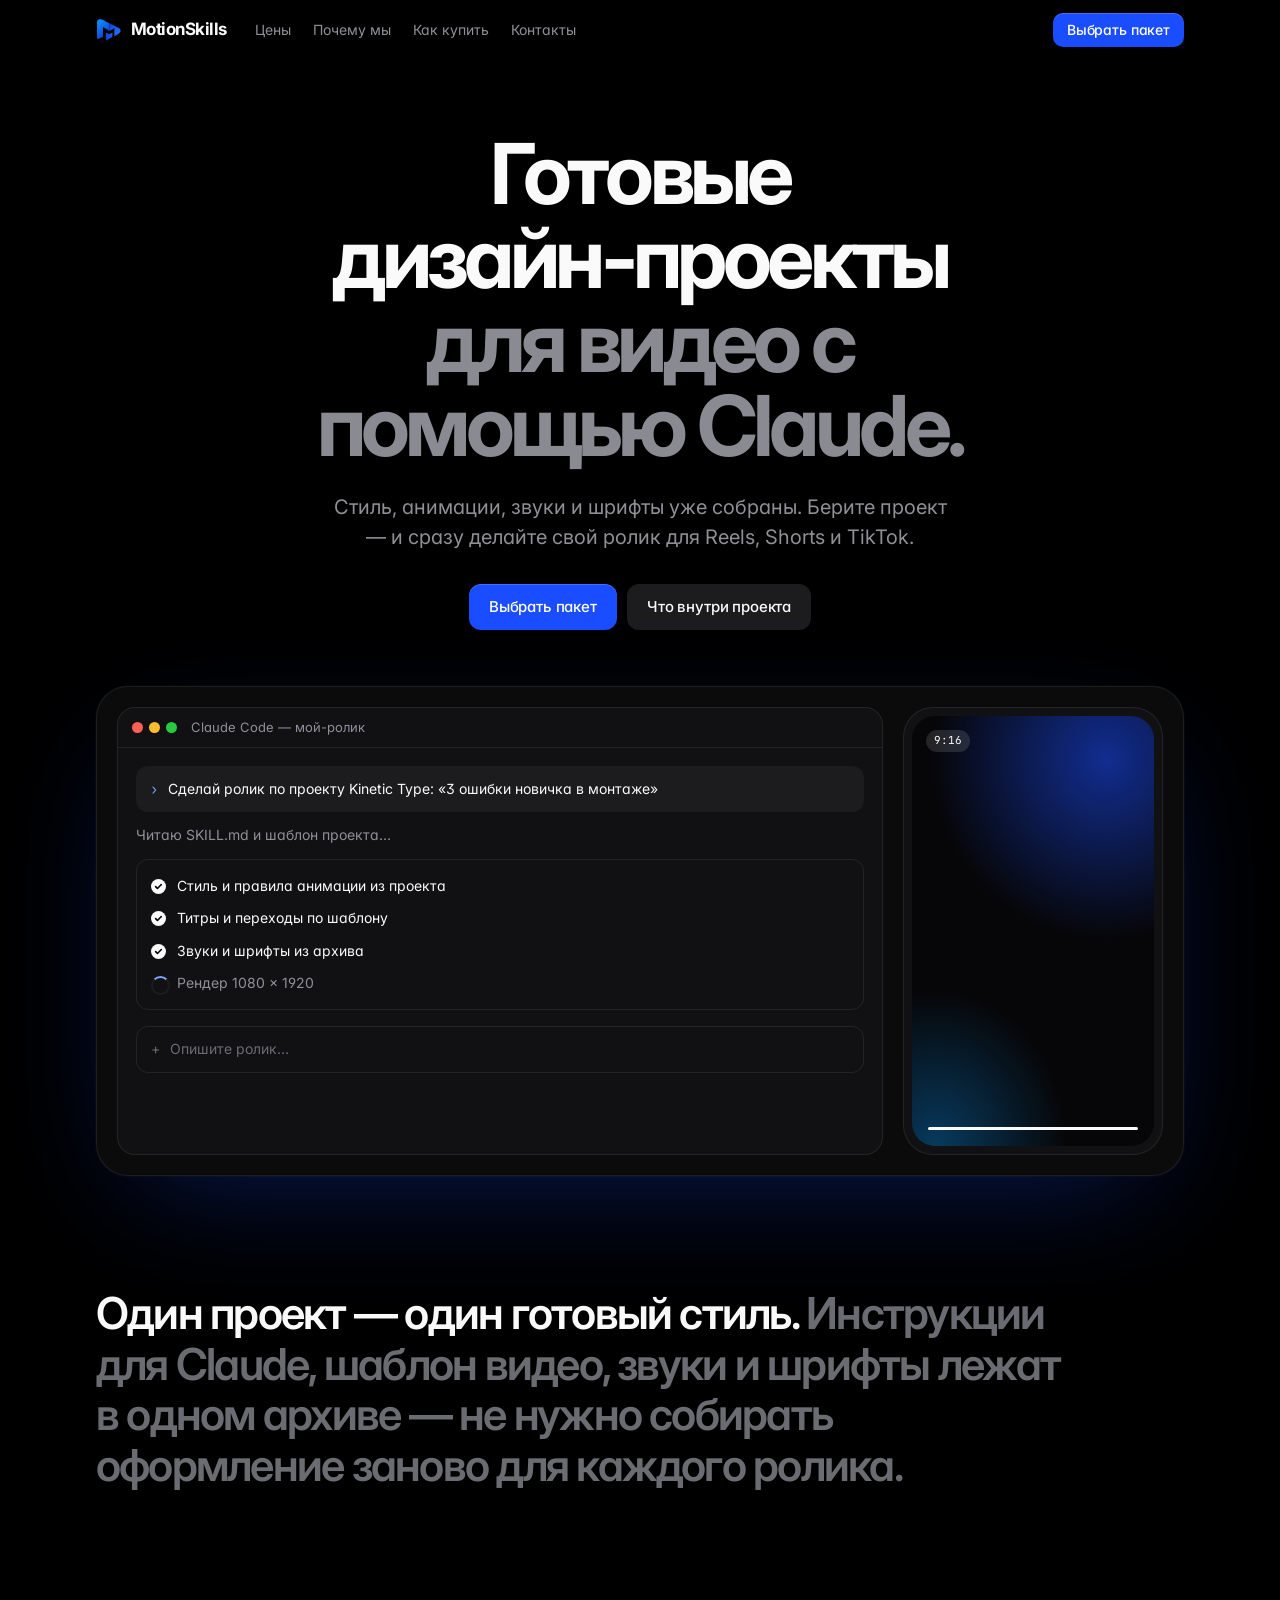
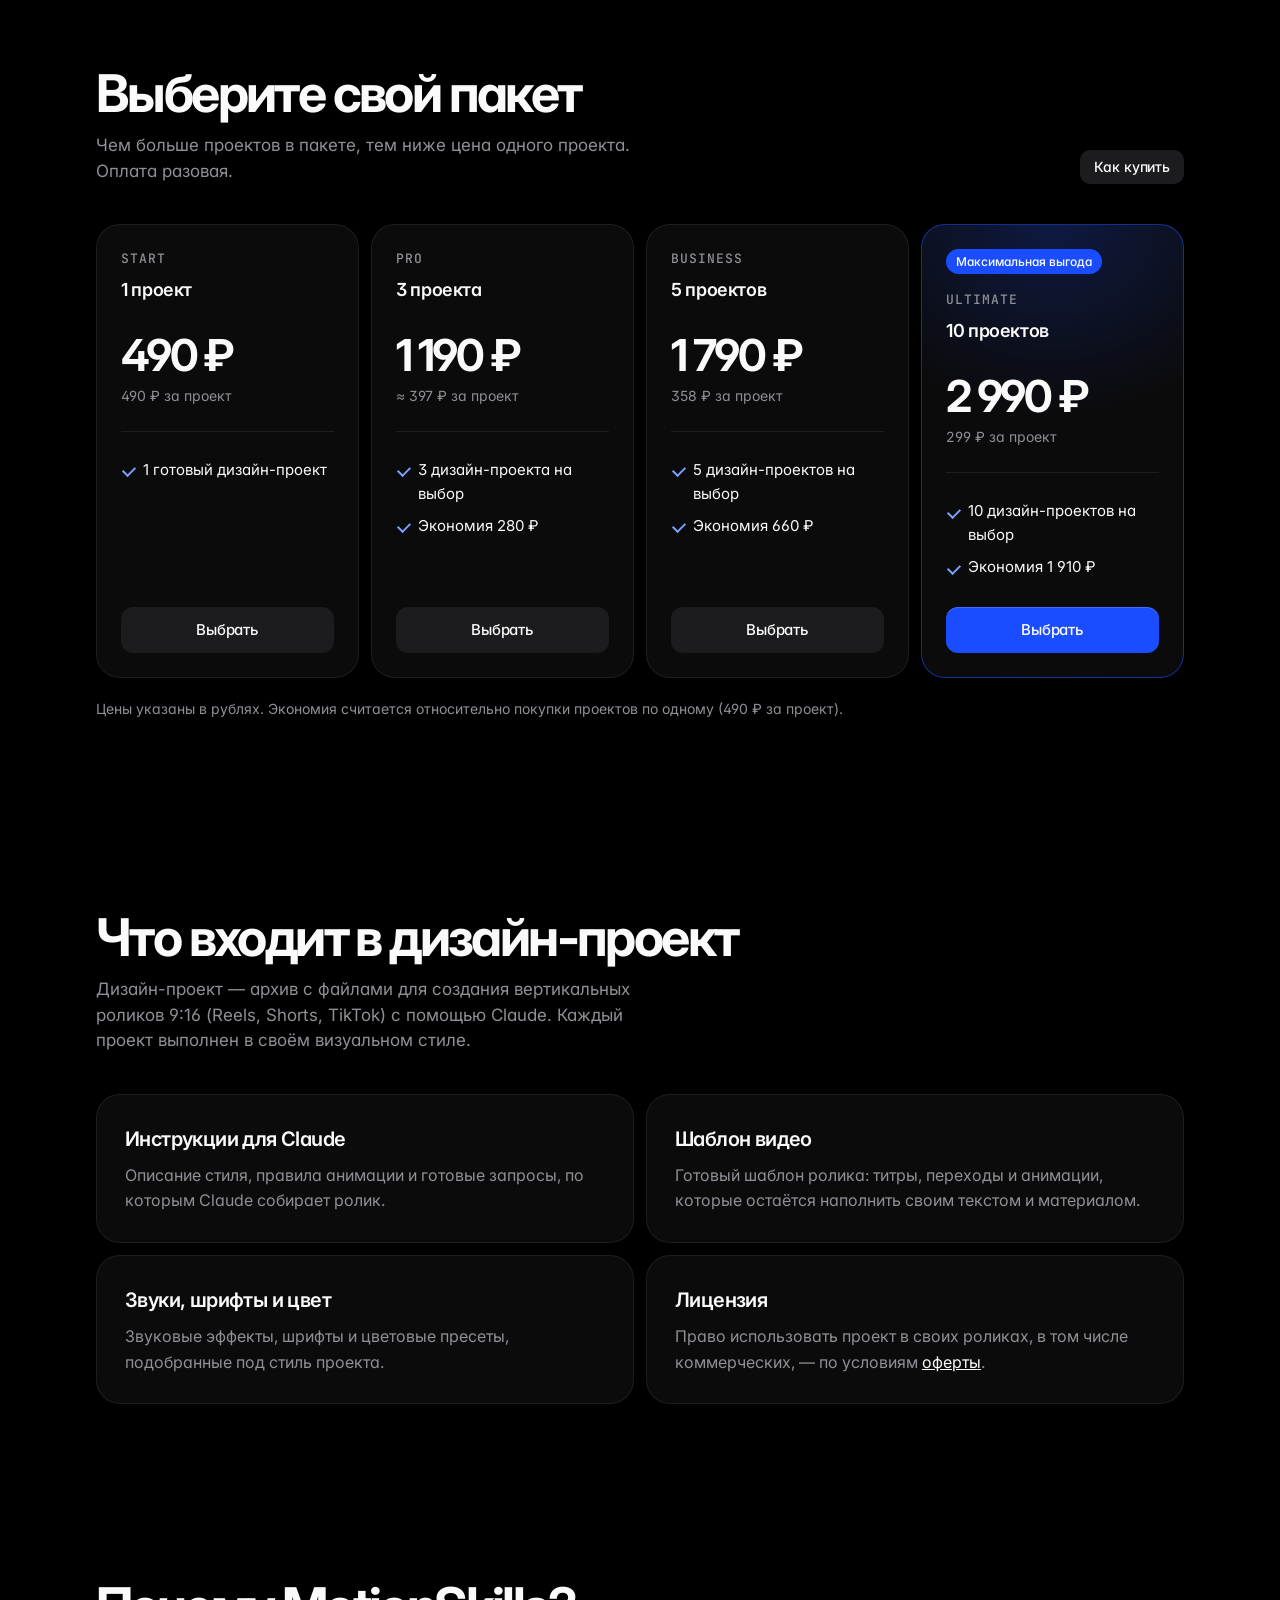
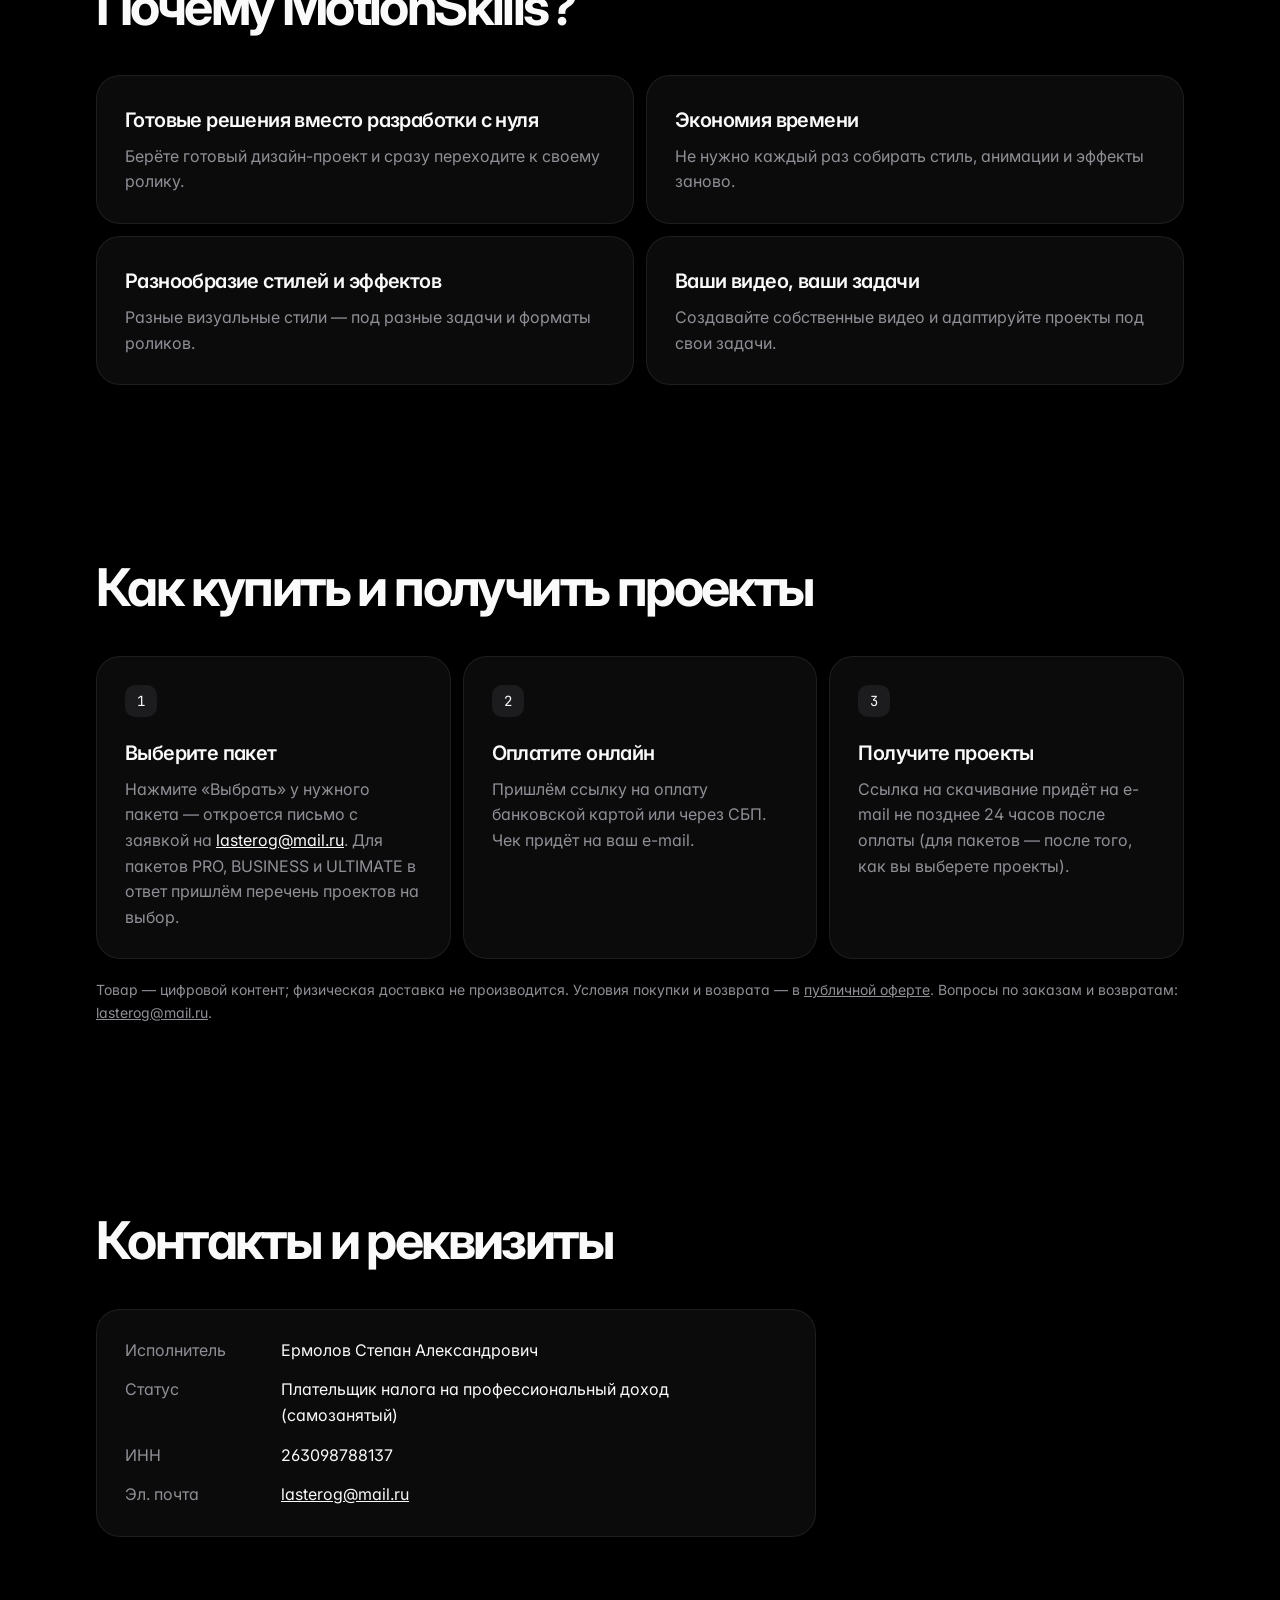
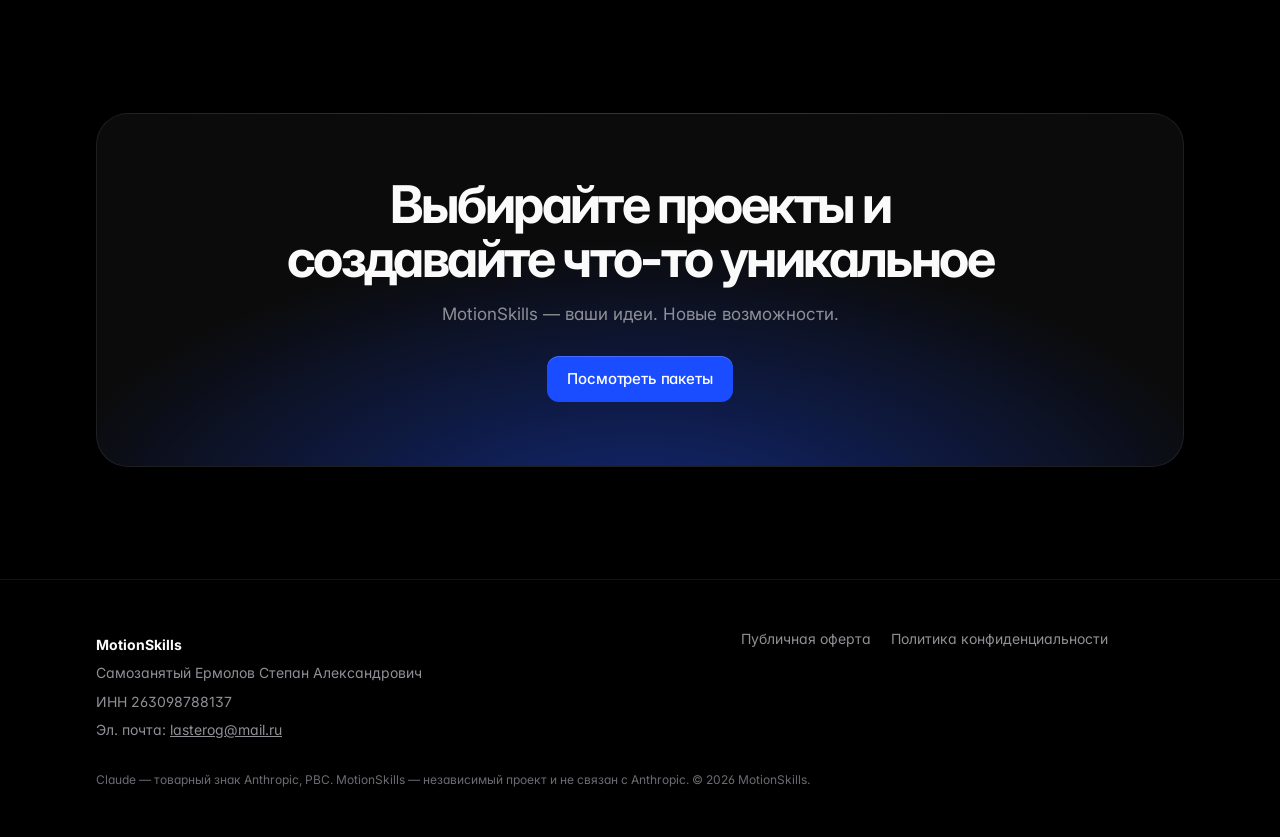
==== commit 77a2ecd2: "Redesign landing: black theme, large centered hero, showcase, bento cards" ====
--- a/index.html
+++ b/index.html
@@ -14,7 +14,13 @@
       content="Пакеты дизайн-проектов для создания видеороликов с помощью Claude. От 490 ₽."
     />
     <meta property="og:type" content="website" />
-    <meta name="theme-color" content="#0b0b10" />
+    <meta name="theme-color" content="#000000" />
+    <link rel="preconnect" href="https://fonts.googleapis.com" />
+    <link rel="preconnect" href="https://fonts.gstatic.com" crossorigin />
+    <link
+      rel="stylesheet"
+      href="https://fonts.googleapis.com/css2?family=Inter:wght@400;500;600;700;800&family=JetBrains+Mono:wght@400;500&display=swap"
+    />
     <link rel="icon" href="logo.svg" type="image/svg+xml" />
     <link rel="apple-touch-icon" href="apple-touch-icon.png" />
     <link rel="stylesheet" href="styles.css" />
@@ -32,35 +38,83 @@
           <a href="#how-to-buy">Как купить</a>
           <a href="#contacts">Контакты</a>
         </nav>
+        <a class="btn btn-primary btn-sm header-cta" href="#pricing">Выбрать пакет</a>
       </div>
     </header>
 
     <main>
       <section class="hero">
         <div class="container">
-          <p class="eyebrow">Видео с помощью Claude</p>
           <h1>
-            Готовые дизайн-проекты для создания
-            <span class="gradient-text">видеороликов с помощью Claude</span>
+            Готовые <span class="nowrap">дизайн-проекты</span>
+            <span class="dim">для видео с помощью Claude.</span>
           </h1>
           <p class="lead">
-            Хотите создавать стильные видеоролики с помощью ИИ, но не начинать каждый раз с нуля? В
-            MotionSkills можно приобрести готовые дизайн-проекты и собирать на их основе собственные
-            видео с помощью Claude.
+            Стиль, анимации, звуки и шрифты уже собраны. Берите проект — и сразу делайте свой ролик
+            для Reels, Shorts и TikTok.
           </p>
           <div class="hero-actions">
             <a class="btn btn-primary" href="#pricing">Выбрать пакет</a>
-            <a class="btn btn-ghost" href="#how-to-buy">Как это работает</a>
-          </div>
+            <a class="btn btn-secondary" href="#contents">Что внутри проекта</a>
+          </div>
+
+          <div class="showcase" aria-hidden="true">
+            <div class="window">
+              <div class="window-bar">
+                <span class="dots"><i></i><i></i><i></i></span>
+                <span class="window-title">Claude Code — мой-ролик</span>
+              </div>
+              <div class="window-body">
+                <p class="prompt"><span>›</span> Сделай ролик по проекту Kinetic Type: «3 ошибки новичка в монтаже»</p>
+                <p class="muted">Читаю SKILL.md и шаблон проекта…</p>
+                <ul class="checklist">
+                  <li class="done">Стиль и правила анимации из проекта</li>
+                  <li class="done">Титры и переходы по шаблону</li>
+                  <li class="done">Звуки и шрифты из архива</li>
+                  <li class="run">Рендер 1080 × 1920</li>
+                </ul>
+                <div class="input-row"><span>+</span> Опишите ролик…</div>
+              </div>
+            </div>
+            <div class="phone">
+              <div class="phone-screen">
+                <span class="phone-tag">9:16</span>
+                <p class="kinetic">
+                  <span>3</span>
+                  <span>ошибки</span>
+                  <span>новичка</span>
+                  <span class="accent">в монтаже</span>
+                </p>
+                <div class="phone-progress"><i></i></div>
+              </div>
+            </div>
+          </div>
+        </div>
+      </section>
+
+      <section class="statement">
+        <div class="container">
+          <p>
+            Один проект — один готовый стиль.
+            <span class="dim"
+              >Инструкции для Claude, шаблон видео, звуки и шрифты лежат в одном архиве — не нужно
+              собирать оформление заново для каждого ролика.</span
+            >
+          </p>
         </div>
       </section>
 
       <section id="pricing" aria-labelledby="pricing-title">
         <div class="container">
-          <h2 id="pricing-title">Выберите свой пакет</h2>
-          <p class="section-lead">
-            Чем больше проектов в пакете, тем ниже цена одного проекта. Оплата разовая.
-          </p>
+          <div class="section-head">
+            <div>
+              <h2 id="pricing-title">Выберите свой пакет</h2>
+              <p class="section-lead">
+                Чем больше проектов в пакете, тем ниже цена одного проекта. Оплата разовая.
+              </p>
+            </div>
+            <a class="btn btn-secondary btn-sm" href="#how-to-buy">Как купить</a>
+          </div>
           <div class="plans">
             <article class="plan" aria-labelledby="plan-start">
               <h3 class="plan-name" id="plan-start">START</h3>
@@ -70,7 +124,7 @@
               <ul>
                 <li>1 готовый дизайн-проект</li>
               </ul>
-              <a class="btn btn-ghost btn-block" href="mailto:lasterog@mail.ru?subject=%D0%97%D0%B0%D0%BA%D0%B0%D0%B7%20%D0%BF%D0%B0%D0%BA%D0%B5%D1%82%D0%B0%20START%20%281%20%D0%BF%D1%80%D0%BE%D0%B5%D0%BA%D1%82%2C%20490%20%E2%82%BD%29" data-plan="start" aria-label="Выбрать пакет START">Выбрать</a>
+              <a class="btn btn-secondary btn-block" href="mailto:lasterog@mail.ru?subject=%D0%97%D0%B0%D0%BA%D0%B0%D0%B7%20%D0%BF%D0%B0%D0%BA%D0%B5%D1%82%D0%B0%20START%20%281%20%D0%BF%D1%80%D0%BE%D0%B5%D0%BA%D1%82%2C%20490%20%E2%82%BD%29" data-plan="start" aria-label="Выбрать пакет START">Выбрать</a>
             </article>
 
             <article class="plan" aria-labelledby="plan-pro">
@@ -82,7 +136,7 @@
                 <li>3 дизайн-проекта на выбор</li>
                 <li>Экономия 280 ₽</li>
               </ul>
-              <a class="btn btn-ghost btn-block" href="mailto:lasterog@mail.ru?subject=%D0%97%D0%B0%D0%BA%D0%B0%D0%B7%20%D0%BF%D0%B0%D0%BA%D0%B5%D1%82%D0%B0%20PRO%20%283%20%D0%BF%D1%80%D0%BE%D0%B5%D0%BA%D1%82%D0%B0%2C%201%20190%20%E2%82%BD%29" data-plan="pro" aria-label="Выбрать пакет PRO">Выбрать</a>
+              <a class="btn btn-secondary btn-block" href="mailto:lasterog@mail.ru?subject=%D0%97%D0%B0%D0%BA%D0%B0%D0%B7%20%D0%BF%D0%B0%D0%BA%D0%B5%D1%82%D0%B0%20PRO%20%283%20%D0%BF%D1%80%D0%BE%D0%B5%D0%BA%D1%82%D0%B0%2C%201%20190%20%E2%82%BD%29" data-plan="pro" aria-label="Выбрать пакет PRO">Выбрать</a>
             </article>
 
             <article class="plan" aria-labelledby="plan-business">
@@ -94,7 +148,7 @@
                 <li>5 дизайн-проектов на выбор</li>
                 <li>Экономия 660 ₽</li>
               </ul>
-              <a class="btn btn-ghost btn-block" href="mailto:lasterog@mail.ru?subject=%D0%97%D0%B0%D0%BA%D0%B0%D0%B7%20%D0%BF%D0%B0%D0%BA%D0%B5%D1%82%D0%B0%20BUSINESS%20%285%20%D0%BF%D1%80%D0%BE%D0%B5%D0%BA%D1%82%D0%BE%D0%B2%2C%201%20790%20%E2%82%BD%29" data-plan="business" aria-label="Выбрать пакет BUSINESS">Выбрать</a>
+              <a class="btn btn-secondary btn-block" href="mailto:lasterog@mail.ru?subject=%D0%97%D0%B0%D0%BA%D0%B0%D0%B7%20%D0%BF%D0%B0%D0%BA%D0%B5%D1%82%D0%B0%20BUSINESS%20%285%20%D0%BF%D1%80%D0%BE%D0%B5%D0%BA%D1%82%D0%BE%D0%B2%2C%201%20790%20%E2%82%BD%29" data-plan="business" aria-label="Выбрать пакет BUSINESS">Выбрать</a>
             </article>
 
             <article class="plan featured" aria-labelledby="plan-ultimate">
--- a/styles.css
+++ b/styles.css
@@ -1,14 +1,20 @@
 :root {
-  --bg: #0b0b10;
-  --surface: #13131a;
-  --surface-2: #1a1a23;
-  --border: rgba(255, 255, 255, 0.09);
-  --text: #f4f4f7;
-  --muted: #a3a3b2;
-  --accent-a: #1f5cf0;
-  --accent-b: #0a9bff;
-  --radius: 18px;
+  --bg: #000000;
+  --surface: #0b0b0c;
+  --surface-2: #141416;
+  --surface-3: #1c1c1f;
+  --border: rgba(255, 255, 255, 0.08);
+  --border-strong: rgba(255, 255, 255, 0.14);
+  --text: #fafafa;
+  --muted: #8f8f96;
+  --dim: #6b6b72;
+  --blue: #1a4dff;
+  --blue-hover: #3a66ff;
+  --blue-soft: #7aa2ff;
+  --radius: 24px;
   --gutter: 16px;
+  --font: "Inter", -apple-system, BlinkMacSystemFont, "Segoe UI", Roboto, sans-serif;
+  --mono: "JetBrains Mono", ui-monospace, "SF Mono", Menlo, monospace;
   color-scheme: dark;
 }
 
@@ -25,9 +31,11 @@
   margin: 0;
   background: var(--bg);
   color: var(--text);
-  font-family: -apple-system, BlinkMacSystemFont, "Segoe UI", Roboto, sans-serif;
+  font-family: var(--font);
   font-size: 16px;
   line-height: 1.6;
+  -webkit-font-smoothing: antialiased;
+  font-feature-settings: "cv11", "ss01";
 }
 
 a {
@@ -35,9 +43,9 @@
 }
 
 :focus-visible {
-  outline: 2px solid var(--accent-a);
+  outline: 2px solid var(--blue);
   outline-offset: 3px;
-  border-radius: 6px;
+  border-radius: 8px;
 }
 
 .container {
@@ -47,11 +55,12 @@
   padding: 0 var(--gutter);
 }
 
-.gradient-text {
-  background: linear-gradient(100deg, var(--accent-a), var(--accent-b));
-  -webkit-background-clip: text;
-  background-clip: text;
-  color: transparent;
+.dim {
+  color: var(--dim);
+}
+
+.nowrap {
+  white-space: nowrap;
 }
 
 /* Header */
@@ -59,47 +68,52 @@
   position: sticky;
   top: 0;
   z-index: 10;
-  background: rgba(11, 11, 16, 0.82);
-  backdrop-filter: blur(12px);
-  border-bottom: 1px solid var(--border);
+  background: rgba(0, 0, 0, 0.72);
+  backdrop-filter: saturate(180%) blur(14px);
+  -webkit-backdrop-filter: saturate(180%) blur(14px);
 }
 
 .site-header .container {
   display: flex;
   align-items: center;
-  justify-content: space-between;
   height: 60px;
-  gap: 16px;
+  gap: 28px;
 }
 
 .logo {
   display: inline-flex;
   align-items: center;
-  gap: 10px;
-  font-weight: 600;
+  gap: 9px;
+  font-weight: 700;
+  font-size: 17px;
+  letter-spacing: -0.03em;
   text-decoration: none;
-  letter-spacing: -0.01em;
 }
 
 .logo img {
   display: block;
-  width: 30px;
-  height: 27px;
+  width: 26px;
+  height: 24px;
 }
 
 .nav {
   display: flex;
-  gap: 20px;
+  gap: 22px;
   font-size: 14px;
 }
 
 .nav a {
   color: var(--muted);
   text-decoration: none;
+  transition: color 0.15s ease;
 }
 
 .nav a:hover {
   color: var(--text);
+}
+
+.header-cta {
+  margin-left: auto;
 }
 
 /* Buttons */
@@ -108,34 +122,49 @@
   align-items: center;
   justify-content: center;
   gap: 8px;
-  min-height: 48px;
-  padding: 0 22px;
+  min-height: 46px;
+  padding: 0 20px;
   border-radius: 12px;
-  border: 1px solid transparent;
+  border: 0;
   font: inherit;
-  font-weight: 600;
+  font-weight: 500;
   font-size: 15px;
+  letter-spacing: -0.01em;
   text-decoration: none;
   cursor: pointer;
-  transition: transform 0.15s ease, background 0.15s ease, border-color 0.15s ease;
+  transition:
+    background 0.15s ease,
+    transform 0.15s ease;
+}
+
+.btn:active {
+  transform: scale(0.98);
+}
+
+.btn-sm {
+  min-height: 34px;
+  padding: 0 14px;
+  border-radius: 10px;
+  font-size: 14px;
 }
 
 .btn-primary {
-  background: var(--text);
-  color: var(--bg);
+  background: var(--blue);
+  color: #fff;
+  box-shadow: inset 0 1px 0 rgba(255, 255, 255, 0.18);
 }
 
 .btn-primary:hover {
-  background: #ffffff;
-}
-
-.btn-ghost {
-  border-color: var(--border);
+  background: var(--blue-hover);
+}
+
+.btn-secondary {
+  background: var(--surface-3);
   color: var(--text);
 }
 
-.btn-ghost:hover {
-  border-color: rgba(255, 255, 255, 0.25);
+.btn-secondary:hover {
+  background: #26262a;
 }
 
 .btn-block {
@@ -144,91 +173,353 @@
 
 /* Hero */
 .hero {
-  position: relative;
-  overflow: hidden;
-  padding: 72px 0 56px;
-}
-
-.hero::before {
-  content: "";
-  position: absolute;
-  inset: -40% -10% auto auto;
-  width: 520px;
-  height: 520px;
-  background: radial-gradient(circle, rgba(31, 92, 240, 0.32), transparent 65%);
-  pointer-events: none;
-}
-
-.eyebrow {
-  display: inline-flex;
-  align-items: center;
-  gap: 8px;
-  padding: 6px 12px;
-  border: 1px solid var(--border);
-  border-radius: 999px;
-  font-size: 13px;
-  color: var(--muted);
-}
-
-.eyebrow::before {
-  content: "";
-  width: 6px;
-  height: 6px;
-  border-radius: 50%;
-  background: linear-gradient(100deg, var(--accent-a), var(--accent-b));
+  padding: 72px 0 24px;
+  text-align: center;
 }
 
 h1 {
-  margin: 20px 0 0;
-  max-width: 820px;
-  font-size: clamp(34px, 7vw, 60px);
-  line-height: 1.05;
-  letter-spacing: -0.03em;
+  margin: 0 auto;
+  max-width: 900px;
+  font-size: clamp(40px, 8.4vw, 84px);
+  line-height: 1;
+  letter-spacing: -0.055em;
   font-weight: 700;
+  text-wrap: balance;
+}
+
+h1 .dim {
+  color: #8a8a92;
 }
 
 .lead {
   max-width: 640px;
-  margin: 20px 0 0;
-  font-size: 18px;
-  color: var(--muted);
+  margin: 24px auto 0;
+  font-size: clamp(17px, 2.2vw, 20px);
+  line-height: 1.5;
+  color: var(--muted);
+  text-wrap: balance;
 }
 
 .hero-actions {
   display: flex;
   flex-wrap: wrap;
-  gap: 12px;
+  justify-content: center;
+  gap: 10px;
   margin-top: 32px;
+}
+
+/* Showcase: Claude Code window + 9:16 preview */
+.showcase {
+  position: relative;
+  display: grid;
+  grid-template-columns: 1fr;
+  gap: 16px;
+  margin-top: 56px;
+  padding: 16px;
+  text-align: left;
+  background: var(--surface);
+  border: 1px solid var(--border);
+  border-radius: 32px;
+  box-shadow:
+    0 0 0 1px rgba(255, 255, 255, 0.02),
+    0 40px 120px -40px rgba(26, 77, 255, 0.35);
+}
+
+@media (min-width: 768px) {
+  .showcase {
+    grid-template-columns: 1fr 260px;
+    gap: 20px;
+    padding: 20px;
+  }
+}
+
+.window {
+  overflow: hidden;
+  background: #111113;
+  border: 1px solid var(--border);
+  border-radius: 18px;
+}
+
+.window-bar {
+  display: flex;
+  align-items: center;
+  gap: 14px;
+  height: 40px;
+  padding: 0 14px;
+  border-bottom: 1px solid var(--border);
+}
+
+.dots {
+  display: inline-flex;
+  gap: 6px;
+}
+
+.dots i {
+  width: 11px;
+  height: 11px;
+  border-radius: 50%;
+  background: #ff5f57;
+}
+
+.dots i:nth-child(2) {
+  background: #febc2e;
+}
+
+.dots i:nth-child(3) {
+  background: #28c840;
+}
+
+.window-title {
+  font-size: 13px;
+  color: var(--muted);
+}
+
+.window-body {
+  padding: 18px;
+  font-size: 14px;
+}
+
+.window-body p {
+  margin: 0 0 12px;
+}
+
+.prompt {
+  padding: 12px 14px;
+  background: var(--surface-3);
+  border-radius: 12px;
+}
+
+.prompt span {
+  color: var(--blue-soft);
+  font-family: var(--mono);
+  margin-right: 6px;
+}
+
+.muted {
+  color: var(--muted);
+}
+
+.checklist {
+  margin: 0 0 16px;
+  padding: 10px 14px;
+  list-style: none;
+  border: 1px solid var(--border);
+  border-radius: 12px;
+}
+
+.checklist li {
+  position: relative;
+  padding: 5px 0 5px 26px;
+}
+
+.checklist li::before {
+  content: "";
+  position: absolute;
+  left: 0;
+  top: 9px;
+  width: 15px;
+  height: 15px;
+  border-radius: 50%;
+}
+
+.checklist .done::before {
+  background: var(--text)
+    url("data:image/svg+xml,%3Csvg xmlns='http://www.w3.org/2000/svg' viewBox='0 0 16 16'%3E%3Cpath d='M4.5 8.2l2.2 2.2 4.8-4.8' fill='none' stroke='%23000' stroke-width='2' stroke-linecap='round' stroke-linejoin='round'/%3E%3C/svg%3E")
+    center / 13px no-repeat;
+}
+
+.checklist .run {
+  color: var(--muted);
+}
+
+.checklist .run::before {
+  border: 2px solid var(--surface-3);
+  border-top-color: var(--blue-soft);
+  animation: spin 0.9s linear infinite;
+}
+
+@keyframes spin {
+  to {
+    transform: rotate(360deg);
+  }
+}
+
+.input-row {
+  display: flex;
+  gap: 10px;
+  padding: 11px 14px;
+  border: 1px solid var(--border);
+  border-radius: 12px;
+  color: var(--dim);
+}
+
+.phone {
+  justify-self: center;
+  width: min(100%, 260px);
+  padding: 8px;
+  background: #111113;
+  border: 1px solid var(--border);
+  border-radius: 30px;
+}
+
+.phone-screen {
+  position: relative;
+  display: flex;
+  flex-direction: column;
+  justify-content: center;
+  aspect-ratio: 9 / 16;
+  overflow: hidden;
+  padding: 22px;
+  border-radius: 23px;
+  background:
+    radial-gradient(120% 70% at 80% 10%, rgba(26, 77, 255, 0.55), transparent 60%),
+    radial-gradient(90% 60% at 10% 100%, rgba(10, 155, 255, 0.35), transparent 60%),
+    #060608;
+}
+
+.phone-tag {
+  position: absolute;
+  top: 14px;
+  left: 14px;
+  padding: 2px 8px;
+  font-family: var(--mono);
+  font-size: 11px;
+  color: var(--text);
+  background: rgba(255, 255, 255, 0.12);
+  border-radius: 999px;
+}
+
+.kinetic {
+  margin: 0;
+  font-size: 34px;
+  line-height: 1;
+  font-weight: 800;
+  letter-spacing: -0.05em;
+  text-transform: uppercase;
+}
+
+.kinetic span {
+  display: block;
+  opacity: 0;
+  transform: translateY(14px);
+  animation: word 4.8s cubic-bezier(0.2, 0.8, 0.2, 1) infinite;
+}
+
+.kinetic span:nth-child(2) {
+  animation-delay: 0.25s;
+}
+
+.kinetic span:nth-child(3) {
+  animation-delay: 0.5s;
+}
+
+.kinetic span:nth-child(4) {
+  animation-delay: 0.75s;
+}
+
+.kinetic .accent {
+  color: var(--blue-soft);
+}
+
+@keyframes word {
+  0% {
+    opacity: 0;
+    transform: translateY(14px);
+  }
+  10%,
+  80% {
+    opacity: 1;
+    transform: none;
+  }
+  92%,
+  100% {
+    opacity: 0;
+    transform: translateY(-10px);
+  }
+}
+
+.phone-progress {
+  position: absolute;
+  left: 16px;
+  right: 16px;
+  bottom: 16px;
+  height: 3px;
+  overflow: hidden;
+  background: rgba(255, 255, 255, 0.15);
+  border-radius: 999px;
+}
+
+.phone-progress i {
+  display: block;
+  height: 100%;
+  background: var(--text);
+  transform-origin: left;
+  animation: progress 4.8s linear infinite;
+}
+
+@keyframes progress {
+  from {
+    transform: scaleX(0);
+  }
+  to {
+    transform: scaleX(1);
+  }
 }
 
 /* Sections */
 section {
-  padding: 56px 0;
+  padding: 64px 0;
 }
 
 section[id] {
-  scroll-margin-top: 60px;
+  scroll-margin-top: 64px;
+}
+
+@media (min-width: 768px) {
+  section {
+    padding: 88px 0;
+  }
+}
+
+.statement p {
+  margin: 0;
+  max-width: 980px;
+  font-size: clamp(26px, 4.2vw, 44px);
+  line-height: 1.15;
+  letter-spacing: -0.04em;
+  font-weight: 600;
 }
 
 h2 {
   margin: 0;
-  font-size: clamp(26px, 4.5vw, 36px);
-  line-height: 1.15;
-  letter-spacing: -0.02em;
+  font-size: clamp(32px, 5.4vw, 52px);
+  line-height: 1.05;
+  letter-spacing: -0.05em;
+  font-weight: 700;
+}
+
+.section-head {
+  display: flex;
+  flex-wrap: wrap;
+  align-items: flex-end;
+  justify-content: space-between;
+  gap: 16px 24px;
 }
 
 .section-lead {
-  margin: 10px 0 0;
-  color: var(--muted);
-  max-width: 640px;
+  margin: 12px 0 0;
+  max-width: 560px;
+  font-size: 17px;
+  line-height: 1.5;
+  color: var(--muted);
 }
 
 /* Pricing */
 .plans {
   display: grid;
   grid-template-columns: 1fr;
-  gap: 16px;
-  margin-top: 32px;
+  gap: 12px;
+  margin-top: 40px;
 }
 
 @media (min-width: 640px) {
@@ -250,21 +541,25 @@
   background: var(--surface);
   border: 1px solid var(--border);
   border-radius: var(--radius);
+  transition: border-color 0.2s ease;
+}
+
+.plan:hover {
+  border-color: var(--border-strong);
 }
 
 .plan.featured {
-  border-color: transparent;
   background:
-    linear-gradient(var(--surface), var(--surface)) padding-box,
-    linear-gradient(140deg, var(--accent-a), var(--accent-b)) border-box;
-  border: 1px solid transparent;
+    radial-gradient(120% 60% at 50% 0%, rgba(26, 77, 255, 0.22), transparent 70%), var(--surface);
+  border-color: rgba(26, 77, 255, 0.55);
 }
 
 .plan-name {
   margin: 0;
-  font-size: 14px;
-  font-weight: 700;
-  letter-spacing: 0.12em;
+  font-family: var(--mono);
+  font-size: 13px;
+  font-weight: 500;
+  letter-spacing: 0.08em;
   color: var(--muted);
 }
 
@@ -272,14 +567,15 @@
   margin: 6px 0 0;
   font-size: 18px;
   font-weight: 600;
+  letter-spacing: -0.02em;
 }
 
 .plan-price {
-  margin: 20px 0 0;
-  font-size: 40px;
+  margin: 28px 0 0;
+  font-size: 44px;
   line-height: 1;
   font-weight: 700;
-  letter-spacing: -0.02em;
+  letter-spacing: -0.05em;
   white-space: nowrap;
 }
 
@@ -291,10 +587,11 @@
 
 .plan ul {
   flex: 1;
-  margin: 20px 0 24px;
-  padding: 0;
+  margin: 24px 0 28px;
+  padding: 18px 0 0;
   list-style: none;
   font-size: 15px;
+  border-top: 1px solid var(--border);
 }
 
 .plan li {
@@ -310,20 +607,20 @@
   top: 0.55em;
   width: 10px;
   height: 6px;
-  border-left: 2px solid var(--accent-b);
-  border-bottom: 2px solid var(--accent-b);
+  border-left: 2px solid var(--blue-soft);
+  border-bottom: 2px solid var(--blue-soft);
   transform: rotate(-45deg);
 }
 
 .badge {
   align-self: flex-start;
-  margin-bottom: 14px;
-  padding: 4px 10px;
+  margin-bottom: 16px;
+  padding: 3px 10px;
   border-radius: 999px;
   font-size: 12px;
-  font-weight: 600;
-  background: rgba(10, 155, 255, 0.14);
-  color: #7cc4ff;
+  font-weight: 500;
+  background: var(--blue);
+  color: #fff;
 }
 
 .price-note {
@@ -332,12 +629,12 @@
   color: var(--muted);
 }
 
-/* Features */
+/* Bento cards */
 .features {
   display: grid;
   grid-template-columns: 1fr;
-  gap: 16px;
-  margin-top: 32px;
+  gap: 12px;
+  margin-top: 40px;
 }
 
 @media (min-width: 768px) {
@@ -347,7 +644,7 @@
 }
 
 .feature {
-  padding: 24px;
+  padding: 28px;
   background: var(--surface);
   border: 1px solid var(--border);
   border-radius: var(--radius);
@@ -355,21 +652,81 @@
 
 .feature h3 {
   margin: 0;
-  font-size: 18px;
+  font-size: 20px;
+  font-weight: 600;
+  letter-spacing: -0.03em;
 }
 
 .feature p {
   margin: 8px 0 0;
   color: var(--muted);
+}
+
+.feature a {
+  color: var(--text);
+}
+
+/* Steps */
+.steps {
+  display: grid;
+  grid-template-columns: 1fr;
+  gap: 12px;
+  margin: 40px 0 0;
+  padding: 0;
+  list-style: none;
+  counter-reset: step;
+}
+
+@media (min-width: 768px) {
+  .steps {
+    grid-template-columns: repeat(3, 1fr);
+  }
+}
+
+.steps li {
+  padding: 28px;
+  background: var(--surface);
+  border: 1px solid var(--border);
+  border-radius: var(--radius);
+  counter-increment: step;
+}
+
+.steps li::before {
+  content: counter(step);
+  display: grid;
+  place-items: center;
+  width: 32px;
+  height: 32px;
+  margin-bottom: 20px;
+  font-family: var(--mono);
+  font-size: 14px;
+  background: var(--surface-3);
+  border-radius: 10px;
+}
+
+.steps h3 {
+  margin: 0;
+  font-size: 20px;
+  font-weight: 600;
+  letter-spacing: -0.03em;
+}
+
+.steps p {
+  margin: 8px 0 0;
+  color: var(--muted);
+}
+
+.steps a {
+  color: var(--text);
 }
 
 /* Requisites */
 .requisites {
   display: grid;
-  gap: 12px;
-  max-width: 640px;
-  margin: 32px 0 0;
-  padding: 24px;
+  gap: 14px;
+  max-width: 720px;
+  margin: 40px 0 0;
+  padding: 28px;
   background: var(--surface);
   border: 1px solid var(--border);
   border-radius: var(--radius);
@@ -395,69 +752,35 @@
   margin: 0;
 }
 
-/* Steps */
-.steps {
-  display: grid;
-  grid-template-columns: 1fr;
-  gap: 16px;
-  margin: 32px 0 0;
-  padding: 0;
-  list-style: none;
-  counter-reset: step;
-}
-
-@media (min-width: 768px) {
-  .steps {
-    grid-template-columns: repeat(3, 1fr);
-  }
-}
-
-.steps li {
-  padding: 24px;
-  background: var(--surface);
-  border: 1px solid var(--border);
-  border-radius: var(--radius);
-  counter-increment: step;
-}
-
-.steps li::before {
-  content: "0" counter(step);
-  display: block;
-  margin-bottom: 12px;
-  font-family: ui-monospace, "SF Mono", Menlo, monospace;
-  font-size: 13px;
-  color: var(--muted);
-}
-
-.steps h3 {
-  margin: 0;
-  font-size: 18px;
-}
-
-.steps p {
-  margin: 8px 0 0;
-  color: var(--muted);
-}
-
 /* CTA */
 .cta {
-  padding: 40px 24px;
+  position: relative;
+  overflow: hidden;
+  padding: 64px 24px;
   text-align: center;
-  background: var(--surface);
-  border: 1px solid var(--border);
-  border-radius: 24px;
+  background:
+    radial-gradient(80% 120% at 50% 120%, rgba(26, 77, 255, 0.45), transparent 70%), var(--surface);
+  border: 1px solid var(--border);
+  border-radius: 32px;
+}
+
+.cta h2 {
+  max-width: 760px;
+  margin: 0 auto;
+  text-wrap: balance;
 }
 
 .cta p {
-  margin: 10px auto 24px;
+  margin: 14px auto 28px;
   max-width: 520px;
   color: var(--muted);
+  font-size: 17px;
 }
 
 /* Footer */
 .site-footer {
-  margin-top: 40px;
-  padding: 40px 0;
+  margin-top: 24px;
+  padding: 48px 0;
   border-top: 1px solid var(--border);
   font-size: 14px;
   color: var(--muted);
@@ -477,37 +800,54 @@
 .footer-links {
   display: flex;
   flex-wrap: wrap;
+  align-content: flex-start;
   gap: 8px 20px;
+}
+
+.footer-links a {
+  text-decoration: none;
+}
+
+.footer-links a:hover {
+  color: var(--text);
 }
 
 .site-footer p {
   margin: 6px 0 0;
 }
 
+.site-footer strong {
+  color: var(--text);
+}
+
 .disclaimer {
-  margin-top: 24px !important;
+  margin-top: 28px !important;
   font-size: 12px;
+  color: var(--dim);
 }
 
 /* Legal pages */
 .legal {
   max-width: 760px;
-  padding: 48px 0 24px;
+  padding: 56px 0 24px;
 }
 
 .legal h1 {
-  font-size: clamp(28px, 5vw, 40px);
+  margin: 0;
+  font-size: clamp(32px, 6vw, 52px);
+  text-align: left;
 }
 
 .legal h2 {
-  margin-top: 36px;
-  font-size: 20px;
-  letter-spacing: -0.01em;
+  margin-top: 40px;
+  font-size: 22px;
+  letter-spacing: -0.03em;
+  font-weight: 600;
 }
 
 .legal p,
 .legal li {
-  color: #d4d4dc;
+  color: #d0d0d6;
 }
 
 .legal ul {
@@ -519,14 +859,14 @@
 }
 
 .legal a {
-  color: #7cc4ff;
+  color: var(--blue-soft);
 }
 
 .table-wrap {
   overflow-x: auto;
   margin: 12px 0 16px;
   border: 1px solid var(--border);
-  border-radius: 12px;
+  border-radius: 14px;
 }
 
 .legal table {
@@ -560,6 +900,11 @@
 }
 
 .legal .requisites {
+  display: block;
+  margin: 0;
+  padding: 0;
+  background: none;
+  border: 0;
   line-height: 1.8;
 }
 
@@ -568,7 +913,7 @@
   font-size: 14px;
 }
 
-@media (max-width: 480px) {
+@media (max-width: 720px) {
   .nav {
     display: none;
   }
@@ -578,7 +923,13 @@
   html {
     scroll-behavior: auto;
   }
-  * {
+  *,
+  *::before {
     transition: none !important;
-  }
-}
+    animation: none !important;
+  }
+  .kinetic span {
+    opacity: 1;
+    transform: none;
+  }
+}
